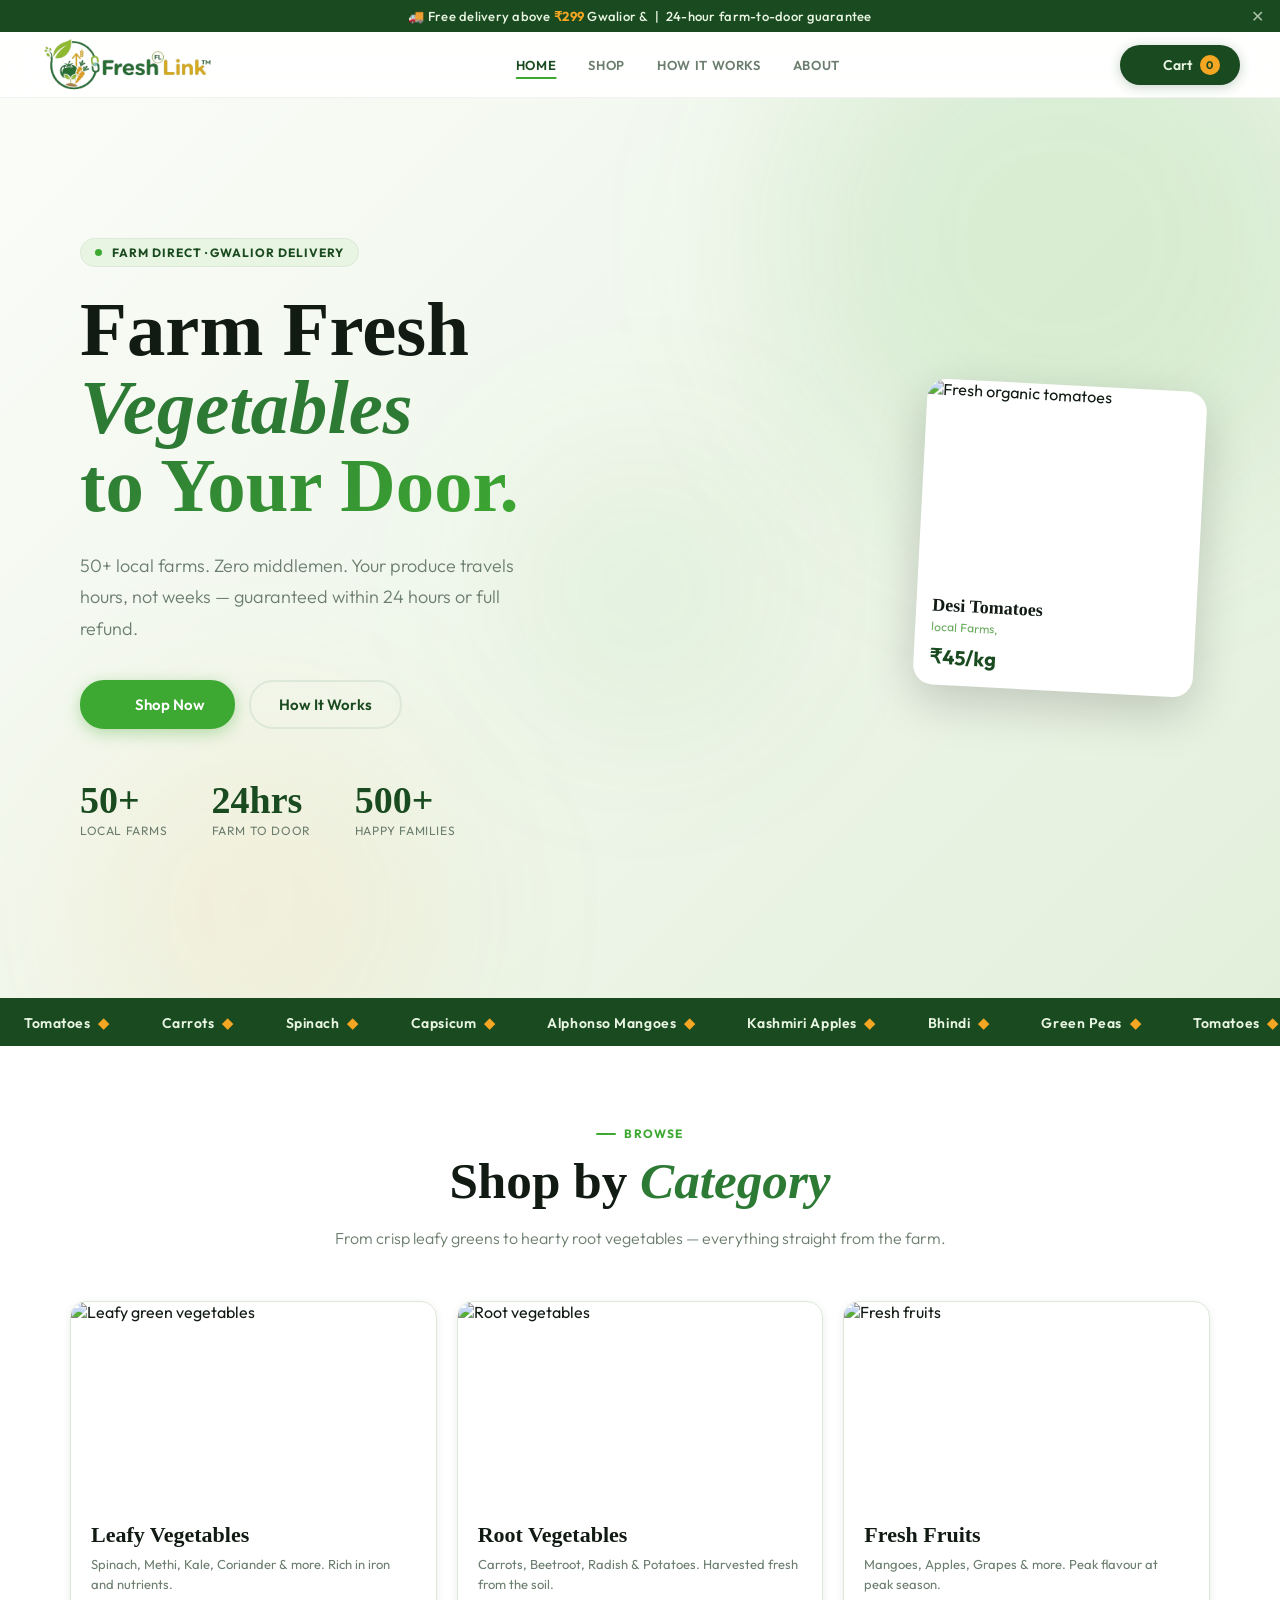
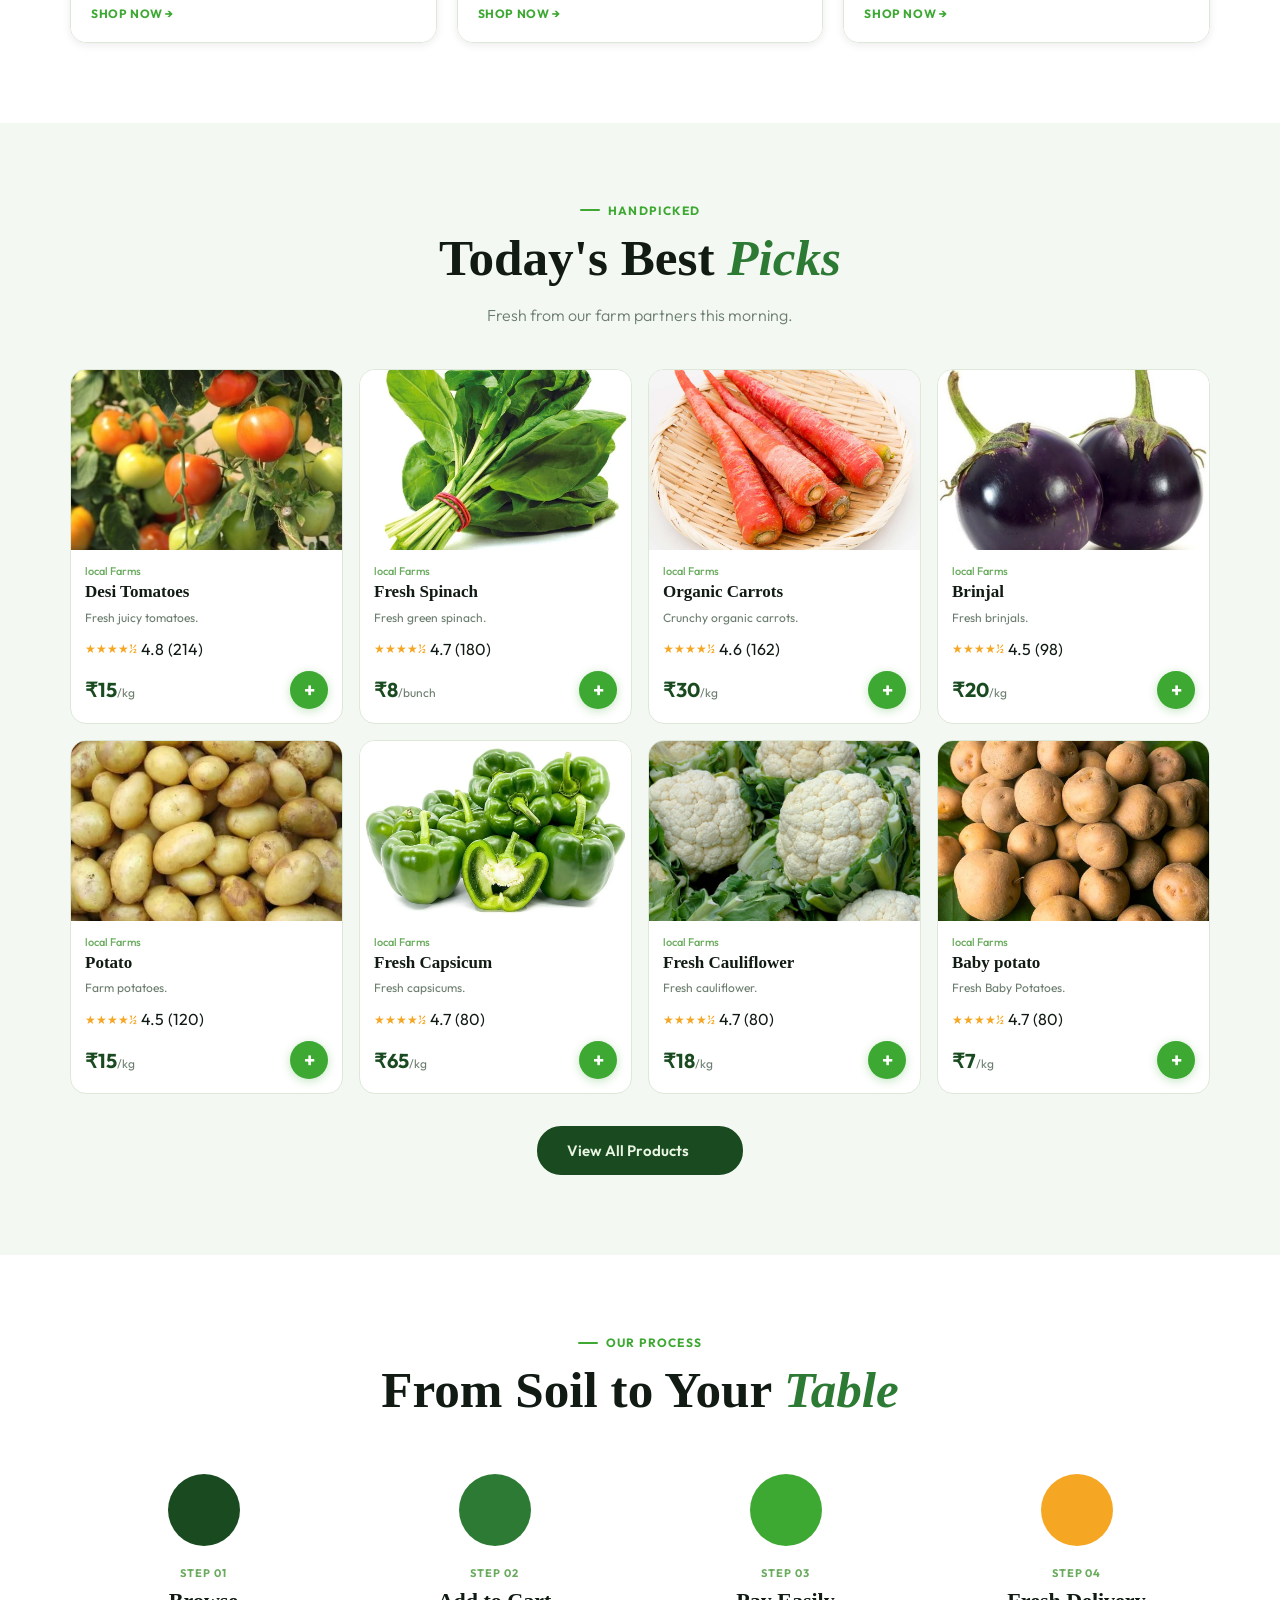
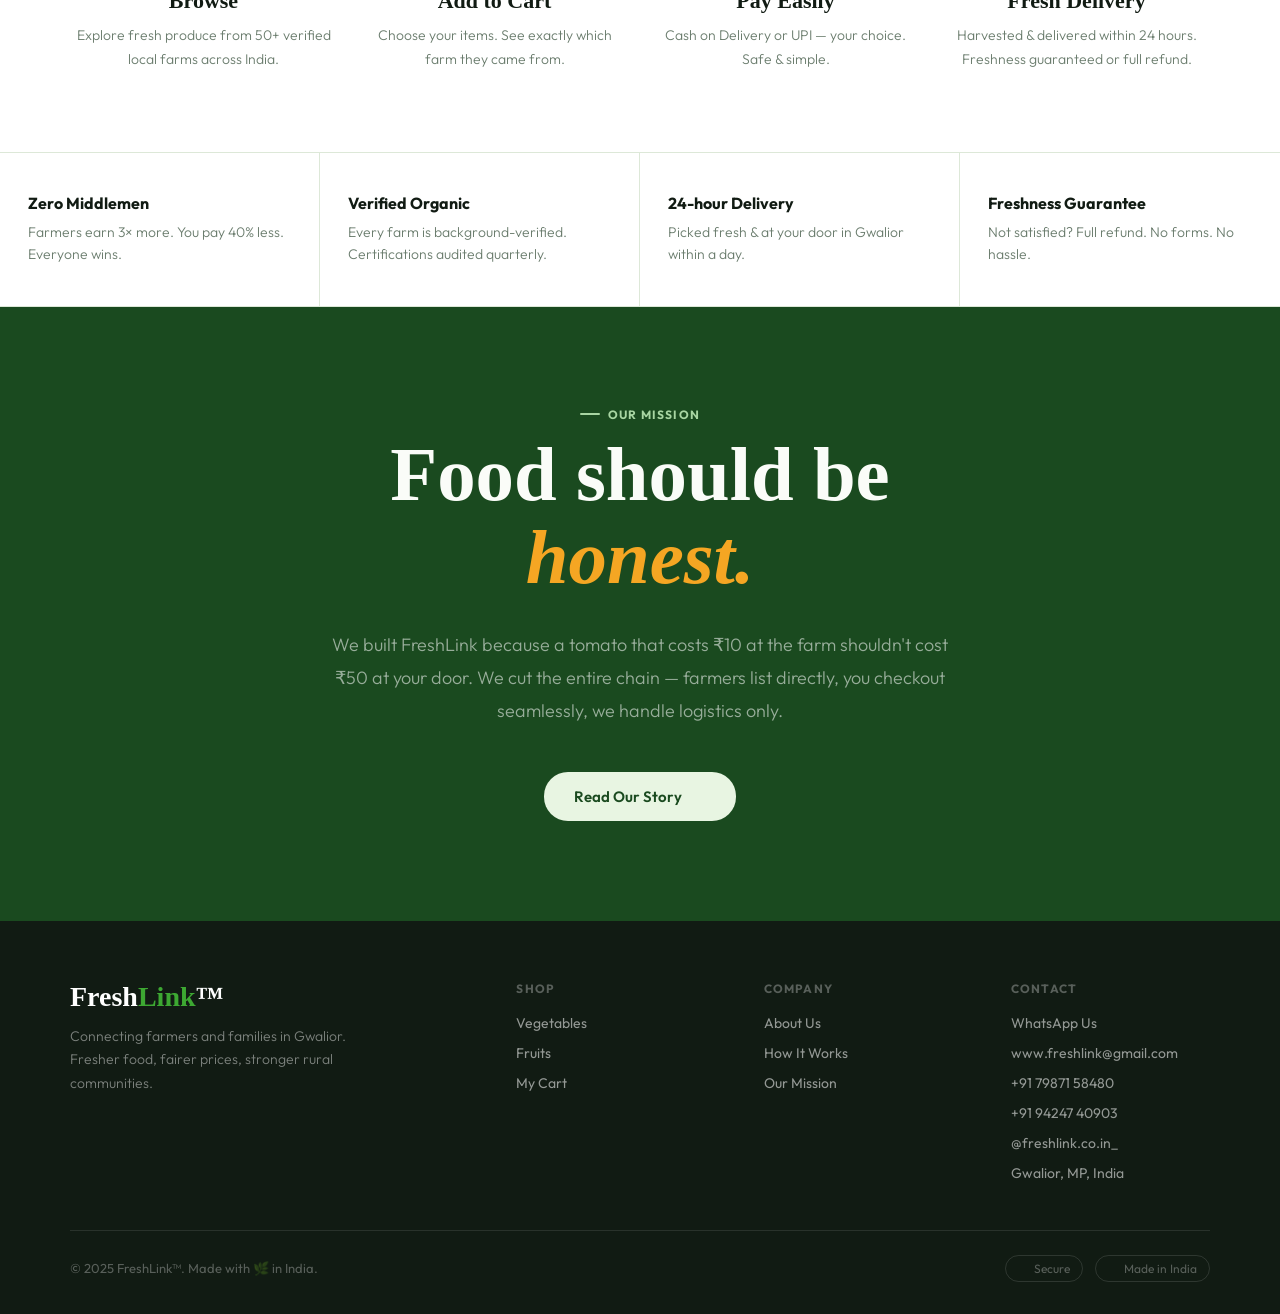
==== public/index.html @ e7ad4345 "mobile view upsates" ====
<!doctype html>
<html lang="en">
  <head>
    <meta charset="UTF-8" />
    <meta name="viewport" content="width=device-width, initial-scale=1.0" />
    <meta
      name="description"
      content="FreshLink — Farm-direct vegetables and fruits delivered in Gwalior within 24 hours. No middlemen. Honest prices."
    />
    <title>FreshLink — Farm Fresh Delivery in Gwalior</title>
    <link rel="dns-prefetch" href="https://fonts.googleapis.com" />
    <link rel="preconnect" href="https://fonts.googleapis.com" crossorigin />
    <link rel="preconnect" href="https://fonts.gstatic.com" crossorigin />
    <link
      href="https://fonts.googleapis.com/css2?family=Cormorant+Garant:ital,wght@0,400;0,600;0,700;1,400;1,600&family=Outfit:wght@300;400;500;600;700&display=swap"
      rel="stylesheet"
    />
    <link rel="stylesheet" href="css/variables.css" />
    <link rel="stylesheet" href="css/main.css" />
    <script
      src="https://unpkg.com/lucide@0.383.0/dist/umd/lucide.min.js"
      defer
    ></script>
    <script src="js/config.js"></script>
    <script src="js/cart.js"></script>
    <script src="js/shop.js"></script>
    <script src="js/ui.js" defer></script>
  </head>
  <body>
    <div id="prog" aria-hidden="true"></div>
    <div id="toast" role="status" aria-live="polite"></div>

    <!-- Delivery Banner -->
    <div class="delivery-banner" id="deliveryBanner">
      🚚 Free delivery above <strong>₹299</strong> Gwalior &amp; &nbsp;|&nbsp;
      24-hour farm-to-door guarantee
      <span class="close-banner" id="closeBanner" aria-label="Close banner"
        >✕</span
      >
    </div>

    <!-- Navbar -->
    <header>
      <nav
        id="nav"
        role="navigation"
        aria-label="Main navigation"
      >
        <div class="nav-logo">
          <a href="index.html" style="display: flex; align-items: center; gap: 8px">
            <img
              src="assets/images/logo.png"
              alt="FreshLink Logo"
              style="height: 56px; width: auto"
              class="logo-img"
            />
          </a>
        </div>
        <div class="nav-mid">
          <a href="index.html" class="active">Home</a>
          <a href="shop.html">Shop</a>

          <a href="how-it-works.html">How It Works</a>
          <a href="about.html">About</a>
        </div>
        <div class="nav-right">
          <a
            href="cart.html"
            style="text-decoration: none"
            aria-label="View cart"
          >
            <button class="cart-pill">
              <i
                data-lucide="shopping-bag"
                style="width: 15px; height: 15px"
              ></i>
              <span class="cart-text">Cart</span> <span class="cart-badge" id="cartBadge">0</span>
            </button>
          </a>
          <button class="ham-btn" id="hamBtn" aria-label="Toggle menu">
            <span></span><span></span><span></span>
          </button>
        </div>
      </nav>
    </header>

    <nav class="mobile-nav" id="mobileNav">
      <a href="index.html" class="active">🏠 Home</a>
      <a href="shop.html">🛍️ Shop</a>
      <a href="how-it-works.html">⚡ How It Works</a>
      <a href="about.html">🌿 About</a>
      <a href="cart.html" class="cart-pill-mobile">
        <i data-lucide="shopping-bag" style="width: 20px"></i>
        Cart <span class="cart-badge" id="mobileCartBadge">0</span>
      </a>
    </nav>

    <main>
      <!-- Hero -->
      <section class="hero" id="hero" aria-label="Hero">
        <div class="hero-bg-blob blob1"></div>
        <div class="hero-bg-blob blob2"></div>
        <div class="hero-bg-blob blob3"></div>

        <div class="hero-left">
          <div class="hero-kicker">
            <span class="kicker-dot" aria-hidden="true"></span>
            Farm Direct · Gwalior Delivery
          </div>
          <h1 class="hero-h1">
            Farm Fresh<br />
            <em>Vegetables</em><br />
            <span class="accent-line">to Your Door.</span>
          </h1>
          <p class="hero-sub">
            50+ local farms. Zero middlemen. Your produce travels hours, not
            weeks — guaranteed within 24 hours or full refund.
          </p>
          <div class="hero-cta">
            <a href="shop.html" style="text-decoration: none">
              <button class="btn btn-primary">
                <i data-lucide="leaf" style="width: 17px; height: 17px"></i>
                Shop Now
              </button>
            </a>
            <a href="how-it-works.html" style="text-decoration: none">
              <button class="btn btn-outline">How It Works</button>
            </a>
          </div>
          <div class="hero-stats">
            <div class="hstat">
              <div class="hstat-num">50+</div>
              <div class="hstat-lbl">Local Farms</div>
            </div>
            <div class="hstat">
              <div class="hstat-num">24hrs</div>
              <div class="hstat-lbl">Farm to Door</div>
            </div>
            <div class="hstat">
              <div class="hstat-num">500+</div>
              <div class="hstat-lbl">Happy Families</div>
            </div>
          </div>
        </div>

        <div class="hero-right" aria-hidden="true">
          <div class="hero-card">
            <img
              src="https://imgs.search.brave.com/DucfXcHZhvcR4LcFV9sKRqLPZxMpBR7m0zYIzswGk3Q/rs:fit:860:0:0:0/g:ce/aHR0cHM6Ly9tLm1l/ZGlhLWFtYXpvbi5j/b20vaW1hZ2VzL0kv/NDE0a2hmaC04Qkwu/anBn"
              alt="Fresh organic tomatoes"
              loading="eager"
            />
            <div class="hero-card-body">
              <div class="hero-card-name">Desi Tomatoes</div>
              <div class="hero-card-farm">local Farms,</div>
              <div class="hero-card-price">₹45/kg</div>
            </div>
          </div>
        </div>
      </section>

      <!-- Ticker -->
      <div class="ticker" aria-hidden="true">
        <div class="ticker-inner">
          <span class="ticker-item"
            >Tomatoes <span class="ticker-sep">◆</span></span
          >
          <span class="ticker-item"
            >Carrots <span class="ticker-sep">◆</span></span
          >
          <span class="ticker-item"
            >Spinach <span class="ticker-sep">◆</span></span
          >
          <span class="ticker-item"
            >Capsicum <span class="ticker-sep">◆</span></span
          >
          <span class="ticker-item"
            >Alphonso Mangoes <span class="ticker-sep">◆</span></span
          >
          <span class="ticker-item"
            >Kashmiri Apples <span class="ticker-sep">◆</span></span
          >
          <span class="ticker-item"
            >Bhindi <span class="ticker-sep">◆</span></span
          >
          <span class="ticker-item"
            >Green Peas <span class="ticker-sep">◆</span></span
          >
          <span class="ticker-item"
            >Tomatoes <span class="ticker-sep">◆</span></span
          >
          <span class="ticker-item"
            >Carrots <span class="ticker-sep">◆</span></span
          >
          <span class="ticker-item"
            >Spinach <span class="ticker-sep">◆</span></span
          >
          <span class="ticker-item"
            >Capsicum <span class="ticker-sep">◆</span></span
          >
          <span class="ticker-item"
            >Alphonso Mangoes <span class="ticker-sep">◆</span></span
          >
          <span class="ticker-item"
            >Kashmiri Apples <span class="ticker-sep">◆</span></span
          >
          <span class="ticker-item"
            >Bhindi <span class="ticker-sep">◆</span></span
          >
          <span class="ticker-item"
            >Green Peas <span class="ticker-sep">◆</span></span
          >
        </div>
      </div>

      <!-- Categories -->
      <section
        class="section"
        id="categories"
        style="background: var(--white)"
        aria-label="Shop by category"
      >
        <div class="inner">
          <div class="text-center">
            <div class="sec-kicker" style="justify-content: center">Browse</div>
            <h2 class="sec-title">Shop by <em>Category</em></h2>
            <p class="sec-sub">
              From crisp leafy greens to hearty root vegetables — everything
              straight from the farm.
            </p>
          </div>
          <div class="categories-grid">
            <a
              href="shop.html"
              class="category-card reveal"
              aria-label="Shop Leafy Vegetables"
            >
              <img
                src="https://images.unsplash.com/photo-1540420773420-3366772f4999?auto=format&fm=webp&fit=crop&w=600&q=75"
                alt="Leafy green vegetables"
                width="600"
                height="200"
                loading="lazy"
                decoding="async"
              />
              <div class="category-card-body">
                <div class="category-card-title">Leafy Vegetables</div>
                <p class="category-card-sub">
                  Spinach, Methi, Kale, Coriander & more. Rich in iron and
                  nutrients.
                </p>
                <span class="category-tag">Shop Now →</span>
              </div>
            </a>
            <a
              href="shop.html"
              class="category-card reveal reveal-d1"
              aria-label="Shop Root Vegetables"
            >
              <img
                src="https://images.unsplash.com/photo-1447175008436-054170c2e979?auto=format&fm=webp&fit=crop&w=600&q=75"
                alt="Root vegetables"
                width="600"
                height="200"
                loading="lazy"
                decoding="async"
              />
              <div class="category-card-body">
                <div class="category-card-title">Root Vegetables</div>
                <p class="category-card-sub">
                  Carrots, Beetroot, Radish & Potatoes. Harvested fresh from the
                  soil.
                </p>
                <span class="category-tag">Shop Now →</span>
              </div>
            </a>
            <a
              href="shop.html"
              class="category-card reveal reveal-d2"
              aria-label="Shop Seasonal Fruits"
            >
              <img
                src="https://images.unsplash.com/photo-1553279768-865429fa0078?auto=format&fm=webp&fit=crop&w=600&q=75"
                alt="Fresh fruits"
                width="600"
                height="200"
                loading="lazy"
                decoding="async"
              />
              <div class="category-card-body">
                <div class="category-card-title">Fresh Fruits</div>
                <p class="category-card-sub">
                  Mangoes, Apples, Grapes & more. Peak flavour at peak season.
                </p>
                <span class="category-tag">Shop Now →</span>
              </div>
            </a>
          </div>
        </div>
      </section>

      <!-- Featured Products -->
      <section
        class="section"
        id="featured"
        style="background: var(--cream)"
        aria-label="Featured products"
      >
        <div class="inner">
          <div class="text-center" style="margin-bottom: 40px">
            <div class="sec-kicker" style="justify-content: center">
              Handpicked
            </div>
            <h2 class="sec-title">Today's Best <em>Picks</em></h2>
            <p class="sec-sub">Fresh from our farm partners this morning.</p>
          </div>
          <div class="prod-grid" id="featuredGrid"></div>
          <div class="text-center mt-8">
            <a href="shop.html" style="text-decoration: none">
              <button class="btn btn-dark">
                View All Products
                <i data-lucide="arrow-right" style="width: 16px"></i>
              </button>
            </a>
          </div>
        </div>
      </section>

      <!-- How It Works -->
      <section
        class="section"
        id="how"
        style="background: var(--white)"
        aria-label="How FreshLink works"
      >
        <div class="inner">
          <div class="text-center" style="margin-bottom: 24px">
            <div class="sec-kicker" style="justify-content: center">
              Our Process
            </div>
            <h2 class="sec-title">From Soil to Your <em>Table</em></h2>
          </div>
          <div class="how-steps">
            <div class="how-step reveal">
              <div class="how-icon-wrap" style="background: var(--forest)">
                <i
                  data-lucide="search"
                  style="width: 28px; height: 28px; color: var(--lime)"
                ></i>
              </div>
              <div class="how-step-num">Step 01</div>
              <div class="how-step-title">Browse</div>
              <p class="how-step-desc">
                Explore fresh produce from 50+ verified local farms across
                India.
              </p>
            </div>
            <div class="how-step reveal reveal-d1">
              <div class="how-icon-wrap" style="background: var(--fern)">
                <i
                  data-lucide="shopping-cart"
                  style="width: 28px; height: 28px; color: var(--lime)"
                ></i>
              </div>
              <div class="how-step-num">Step 02</div>
              <div class="how-step-title">Add to Cart</div>
              <p class="how-step-desc">
                Choose your items. See exactly which farm they came from.
              </p>
            </div>
            <div class="how-step reveal reveal-d2">
              <div class="how-icon-wrap" style="background: var(--leaf)">
                <i
                  data-lucide="credit-card"
                  style="width: 28px; height: 28px; color: var(--white)"
                ></i>
              </div>
              <div class="how-step-num">Step 03</div>
              <div class="how-step-title">Pay Easily</div>
              <p class="how-step-desc">
                Cash on Delivery or UPI — your choice. Safe &amp; simple.
              </p>
            </div>
            <div class="how-step reveal reveal-d3">
              <div class="how-icon-wrap" style="background: var(--amber)">
                <i
                  data-lucide="truck"
                  style="width: 28px; height: 28px; color: var(--forest)"
                ></i>
              </div>
              <div class="how-step-num">Step 04</div>
              <div class="how-step-title">Fresh Delivery</div>
              <p class="how-step-desc">
                Harvested &amp; delivered within 24 hours. Freshness guaranteed
                or full refund.
              </p>
            </div>
          </div>
        </div>
      </section>

      <!-- Features Strip -->
      <div class="features-strip" role="list" aria-label="Why choose FreshLink">
        <div class="feat reveal" role="listitem">
          <i data-lucide="zap" class="feat-icon"></i>
          <div class="feat-title">Zero Middlemen</div>
          <p class="feat-desc">
            Farmers earn 3× more. You pay 40% less. Everyone wins.
          </p>
        </div>
        <div class="feat reveal reveal-d1" role="listitem">
          <i data-lucide="shield-check" class="feat-icon"></i>
          <div class="feat-title">Verified Organic</div>
          <p class="feat-desc">
            Every farm is background-verified. Certifications audited quarterly.
          </p>
        </div>
        <div class="feat reveal reveal-d2" role="listitem">
          <i data-lucide="truck" class="feat-icon"></i>
          <div class="feat-title">24-hour Delivery</div>
          <p class="feat-desc">
            Picked fresh & at your door in Gwalior within a day.
          </p>
        </div>
        <div class="feat reveal reveal-d3" role="listitem">
          <i data-lucide="badge-check" class="feat-icon"></i>
          <div class="feat-title">Freshness Guarantee</div>
          <p class="feat-desc">
            Not satisfied? Full refund. No forms. No hassle.
          </p>
        </div>
      </div>

      <!-- Mission -->
      <section class="mission-section" id="mission" aria-label="Our mission">
        <div class="inner">
          <div
            class="sec-kicker"
            style="justify-content: center; color: var(--mint)"
          >
            Our Mission
          </div>
          <h2 class="mission-h2">Food should be<br /><em>honest.</em></h2>
          <p class="mission-sub">
            We built FreshLink because a tomato that costs ₹10 at the farm
            shouldn't cost ₹50 at your door. We cut the entire chain — farmers
            list directly, you checkout seamlessly, we handle logistics only.
          </p>
          <a href="about.html" style="text-decoration: none">
            <button class="btn btn-ghost">
              Read Our Story
              <i data-lucide="arrow-right" style="width: 16px"></i>
            </button>
          </a>
        </div>
      </section>
    </main>

    <!-- Footer -->
    <footer>
      <div class="footer-grid">
        <div>
          <div class="footer-brand-name">Fresh<span>Link</span>™</div>
          <p class="footer-tagline">
            Connecting farmers and families in Gwalior. Fresher food, fairer
            prices, stronger rural communities.
          </p>
        </div>
        <div>
          <div class="footer-col-title">Shop</div>
          <ul class="footer-links">
            <li><a href="shop.html">Vegetables</a></li>
            <li><a href="shop.html">Fruits</a></li>
            <li><a href="cart.html">My Cart</a></li>
          </ul>
        </div>
        <div>
          <div class="footer-col-title">Company</div>
          <ul class="footer-links">
            <li><a href="about.html">About Us</a></li>
            <li><a href="how-it-works.html">How It Works</a></li>
            <li><a href="#mission">Our Mission</a></li>
          </ul>
        </div>
        <div>
          <div class="footer-col-title">Contact</div>
          <ul class="footer-links">
            <li>
              <a
                href="https://wa.me/919424740903"
                target="_blank"
                rel="noopener"
                >WhatsApp Us</a
              >
            </li>
            <li>
              <a href="mailto:www.freshlink@gmail.com"
                >www.freshlink@gmail.com</a
              >
            </li>
            <li><a href="tel:+917987158480">+91 79871 58480</a></li>
            <li><a href="tel:+919424740903">+91 94247 40903</a></li>
            <li>
              <a
                href="https://instagram.com/freshlink.co.in_"
                target="_blank"
                rel="noopener"
                ><i
                  data-lucide="instagram"
                  style="width: 16px; height: 16px"
                ></i>
                @freshlink.co.in_</a
              >
            </li>
            <li><a href="#">Gwalior, MP, India</a></li>
          </ul>
        </div>
      </div>
      <div class="footer-bottom">
        <p class="footer-copy">© 2025 FreshLink™. Made with 🌿 in India.</p>
        <div class="footer-badges">
          <span class="fbadge"
            ><i data-lucide="lock" style="width: 11px"></i> Secure</span
          >
          <span class="fbadge"
            ><i data-lucide="globe" style="width: 11px"></i> Made in India</span
          >
        </div>
      </div>
    </footer>

    <button id="scrollTopBtn" aria-label="Scroll to top">
      <i data-lucide="arrow-up" style="width: 16px"></i>
    </button>

    <script>
      document.addEventListener("DOMContentLoaded", () => {
        if (typeof lucide !== "undefined") lucide.createIcons();
      });
    </script>
  </body>
</html>
---- public/css/variables.css ----
/* ============================================================
   FreshLink — Design Tokens
   Premium green palette, inspired by Blinkit/Instamart quality
   ============================================================ */

:root {
  /* ── Brand Colors ── */
  --forest:  #1a4a1f;
  --fern:    #2d7a35;
  --leaf:    #3da832;
  --lime:    #e8f5e2;
  --sage:    #6aab5e;
  --mint:    #a8d5a2;

  /* ── Neutrals ── */
  --ink:     #111b13;
  --charcoal:#2a3d2c;
  --mist:    #6b7d6e;
  --linen:   #dde8d8;
  --cream:   #f4f8f2;
  --ivory:   #fafcf8;
  --white:   #ffffff;

  /* ── Accents ── */
  --amber:   #f5a623;
  --gold:    #e8952a;
  --coral:   #e8534a;
  --swamp:   #0d2410;

  /* ── Typography ── */
  --font-serif: 'Cormorant Garant', Georgia, serif;
  --font-sans:  'Outfit', 'Segoe UI', sans-serif;

  /* ── Radii ── */
  --r4:  4px;   --r8: 8px;   --r12: 12px;
  --r16: 16px;  --r24: 24px; --r32: 32px;

  /* ── Shadows ── */
  --shadow-xs: 0 1px 3px rgba(0,0,0,.06);
  --shadow-sm: 0 2px 8px rgba(0,0,0,.08);
  --shadow-md: 0 4px 16px rgba(0,0,0,.10);
  --shadow-lg: 0 8px 28px rgba(0,0,0,.12);
  --shadow-xl: 0 16px 48px rgba(0,0,0,.18);

  /* ── Motion ── */
  --dur:      0.22s;
  --ease:     cubic-bezier(0.34, 1.56, 0.64, 1);
  --ease-out: cubic-bezier(0.25, 0.46, 0.45, 0.94);
}
---- public/css/main.css ----
/* ============================================================
   FreshLink — Main Styles  (Premium Launch Edition)
   ============================================================ */

/* ── Reset ── */
*, *::before, *::after { box-sizing: border-box; margin: 0; padding: 0; }
html { scroll-behavior: smooth; font-size: 16px; }
body {
  font-family: var(--font-sans);
  background: var(--ivory);
  color: var(--ink);
  overflow-x: hidden;
  -webkit-font-smoothing: antialiased;
}
img { display: block; max-width: 100%; }
button { cursor: pointer; font-family: inherit; border: none; background: none; }
a { color: inherit; }

/* ── Cursor (Default System Cursor Restored) ── */
@media (pointer: fine) {
  body {
    cursor: auto;
  }

  button,
  a,
  [role="button"],
  select {
    cursor: pointer;
  }
}
html,
body,
* {
  cursor: auto !important;
}

/* Disable any custom cursor elements completely */
#cur,
#cur-ring {
  display: none !important;
}

/* ── Scroll Progress ── */
#prog {
  position: fixed; top: 0; left: 0; height: 3px;
  background: linear-gradient(90deg, var(--leaf), var(--amber));
  z-index: 10001; width: 0%; transition: width .1s linear;
  pointer-events: none;
}

/* ── Toast ── */
#toast {
  position: fixed; bottom: 28px; left: 50%;
  transform: translateX(-50%) translateY(20px);
  background: var(--forest); color: var(--lime);
  padding: 13px 26px; border-radius: var(--r24);
  font-size: 14px; font-weight: 600; z-index: 10000;
  opacity: 0; pointer-events: none;
  transition: all .3s var(--ease);
  white-space: nowrap; box-shadow: var(--shadow-lg);
  max-width: calc(100vw - 40px); text-align: center;
}
#toast.show { opacity: 1; transform: translateX(-50%) translateY(0); }

/* ── Navbar ── */
header {
  position: sticky;
  top: 0;
  z-index: 1000;
}

#nav {
  display: flex; align-items: center; justify-content: space-between;
  padding: 0 40px; height: 66px;
  background: rgba(255, 255, 255, 0.85);
  backdrop-filter: blur(14px) saturate(180%);
  -webkit-backdrop-filter: blur(14px) saturate(180%);
  border-bottom: 1px solid rgba(0, 0, 0, 0.05);
  transition: all .4s cubic-bezier(0.4, 0, 0.2, 1);
  position: relative;
}
#nav.scrolled {
  background: rgba(255, 255, 255, 0.95);
  height: 60px;
  box-shadow: 0 8px 32px -8px rgba(0, 0, 0, 0.08);
  border-bottom: 1px solid rgba(61, 168, 50, 0.08);
}
.nav-logo a { 
  text-decoration: none; display: flex; align-items: center; gap: 8px;
  transition: transform .3s ease;
}
.nav-logo a:hover { transform: scale(1.02); }
.logo-img {
  height: 52px; width: auto;
  transition: height .4s cubic-bezier(0.4, 0, 0.2, 1);
}
#nav.scrolled .logo-img { height: 44px; }

/* Desktop-only nav link styling */
.nav-mid { display: flex; gap: 32px; align-items: center; }
.nav-mid a {
  font-size: 13px; font-weight: 600; color: var(--mist);
  text-decoration: none; padding: 6px 0;
  text-transform: uppercase; letter-spacing: 0.05em;
  position: relative; transition: color .3s ease;
}
.nav-mid a::after {
  content: ''; position: absolute; bottom: 0; left: 50%;
  width: 0; height: 2px; background: var(--leaf);
  border-radius: 2px; transition: all .3s cubic-bezier(0.4, 0, 0.2, 1);
  transform: translateX(-50%);
}
.nav-mid a:hover, .nav-mid a.active { color: var(--forest); }
.nav-mid a:hover::after, .nav-mid a.active::after { width: 100%; }

.nav-right { display: flex; align-items: center; gap: 12px; }

/* Hamburger (mobile) */
.ham-btn {
  display: none; flex-direction: column; gap: 5px;
  padding: 12px; border-radius: var(--r8);
  transition: all .2s;
  background: var(--lime);
  border: 1px solid var(--linen);
}
.ham-btn span {
  display: block; width: 22px; height: 2px;
  background: var(--forest); border-radius: 2px;
  transition: all .3s;
}
.ham-btn.open span:nth-child(1) { transform: rotate(45deg) translate(5px, 5px); }
.ham-btn.open span:nth-child(2) { opacity: 0; }
.ham-btn.open span:nth-child(3) { transform: rotate(-45deg) translate(5px, -5px); }

/* Responsive tweaks for the improved nav */
@media (max-width: 768px) {
  #nav { padding: 0 16px; height: 60px; }
  #nav.scrolled { height: 56px; }
  
  .nav-mid { display: none !important; }
  .ham-btn { display: flex !important; }

  .nav-right .cart-pill { 
    display: flex;
    background: var(--lime) !important;
    border: 1px solid var(--linen) !important;
    padding: 0 !important;
    color: var(--forest) !important;
    position: relative;
    width: 44px;
    height: 44px;
    justify-content: center;
    box-shadow: none !important;
  }
  .nav-right .cart-pill i { width: 20px !important; height: 20px !important; }
  .nav-right .cart-pill .cart-text { display: none; }
  .nav-right .cart-badge {
    position: absolute;
    top: -4px;
    right: -4px;
    width: 20px;
    height: 20px;
    font-size: 11px;
    border: 2px solid var(--white);
    background: var(--leaf);
    color: var(--white);
  }
}

/* Cart pill */
.cart-pill {
  display: flex; align-items: center; gap: 8px;
  padding: 10px 20px;
  background: var(--forest); color: var(--lime);
  border-radius: var(--r24); font-size: 14px; font-weight: 600;
  transition: all .22s; box-shadow: 0 2px 12px rgba(26,74,31,.25);
}
.cart-pill:hover { background: var(--fern); transform: translateY(-1px); box-shadow: 0 4px 20px rgba(26,74,31,.3); }
.cart-badge {
  background: var(--amber); color: var(--forest);
  border-radius: 50%; width: 20px; height: 20px;
  display: flex; align-items: center; justify-content: center;
  font-size: 11px; font-weight: 700;
  transition: transform .3s var(--ease);
}
.cart-badge.pop { transform: scale(1.4); }

/* Mobile nav drawer */
.mobile-nav {
  position: fixed; top: 0; left: 0; right: 0; bottom: 0;
  background: rgba(255, 255, 255, 0.98); z-index: 2000;
  transform: translateY(-100%); transition: transform .4s cubic-bezier(0.4, 0, 0.2, 1);
  padding: 80px 24px 32px; display: flex; flex-direction: column; gap: 8px;
  overflow-y: auto;
  backdrop-filter: blur(10px);
}
.mobile-nav.open { transform: translateY(0); }
.mobile-nav a {
  display: flex; align-items: center; justify-content: space-between;
  padding: 18px 24px;
  font-size: 20px; font-weight: 600; color: var(--ink);
  text-decoration: none; border-radius: var(--r16);
  transition: all .2s;
  background: var(--ivory);
  border: 1px solid var(--linen);
}
.mobile-nav a::after { content: '→'; opacity: 0.3; font-size: 16px; }
.mobile-nav a:hover, .mobile-nav a.active { background: var(--leaf); color: var(--white); border-color: var(--leaf); }
.mobile-nav a:hover::after, .mobile-nav a.active::after { opacity: 1; transform: translateX(4px); }

.mobile-nav .cart-pill-mobile {
  margin-top: 16px; padding: 20px;
  background: var(--forest); color: var(--lime);
  border-radius: var(--r24); font-size: 18px; font-weight: 700;
  display: flex; align-items: center; justify-content: center; gap: 12px;
  text-decoration: none;
  border: none;
}
.mobile-nav .cart-pill-mobile::after { display: none; }

/* Responsive Grid Utilities */
.responsive-grid {
  display: grid;
  grid-template-columns: repeat(2, 1fr);
  gap: 40px;
  align-items: center;
}
@media (max-width: 768px) {
  .responsive-grid {
    grid-template-columns: 1fr;
    gap: 32px;
  }
  .responsive-grid.reverse-mobile img {
    order: -1;
  }
  .section {
    padding: 60px 20px;
  }
  .sec-title {
    font-size: 32px;
  }
}

/* ── Delivery Banner ── */
.delivery-banner {
  position: relative; top: 0; left: 0; right: 0; z-index: 998;
  background: var(--forest); color: var(--lime);
  text-align: center; padding: 8px 20px;
  font-size: 13px; font-weight: 500; letter-spacing: .02em;
}
.delivery-banner strong { color: var(--amber); }
.delivery-banner .close-banner {
  position: absolute; right: 16px; top: 50%; transform: translateY(-50%);
  font-size: 16px; color: var(--lime); opacity: .7; cursor: pointer;
}

/* ── Buttons ── */
.btn {
  display: inline-flex; align-items: center; justify-content: center; gap: 8px;
  padding: 13px 28px; border-radius: var(--r24);
  font-family: var(--font-sans); font-size: 15px; font-weight: 600;
  border: 2px solid transparent;
  transition: all .25s var(--ease-out);
  white-space: nowrap;
}
.btn-primary {
  background: var(--leaf); color: var(--white);
  border-color: var(--leaf); box-shadow: 0 4px 16px rgba(61,168,50,.35);
}
.btn-primary:hover { background: var(--fern); border-color: var(--fern); transform: translateY(-2px); box-shadow: 0 8px 24px rgba(61,168,50,.4); }
.btn-dark {
  background: var(--forest); color: var(--lime);
  border-color: var(--forest);
}
.btn-dark:hover { background: var(--fern); transform: translateY(-2px); }
.btn-outline {
  background: transparent; color: var(--forest);
  border-color: var(--linen);
}
.btn-outline:hover { background: var(--lime); border-color: var(--leaf); }
.btn-ghost { background: var(--lime); color: var(--forest); border-color: transparent; }
.btn-ghost:hover { background: var(--linen); }
.btn-sm { padding: 9px 18px; font-size: 13px; border-radius: var(--r16); }

/* ── Section Utilities ── */
.section { padding: 80px 20px; }
.inner { max-width: 1140px; margin: 0 auto; }
.sec-kicker {
  display: flex; align-items: center; gap: 8px;
  font-size: 12px; font-weight: 700; color: var(--leaf);
  letter-spacing: .1em; text-transform: uppercase; margin-bottom: 12px;
}
.sec-kicker::before { content:''; width:20px; height:2px; background:var(--leaf); border-radius:2px; }
.sec-title {
  font-family: var(--font-serif);
  font-size: clamp(32px, 4vw, 52px);
  font-weight: 700; line-height: 1.1; color: var(--ink);
  margin-bottom: 16px;
}
.sec-title em { color: var(--fern); font-style: italic; }
.sec-sub { font-size: 16px; color: var(--mist); line-height: 1.7; font-weight: 300; }

/* ── Hero ── */
.hero {
  min-height: 100vh; padding: 60px 80px 80px;
  display: flex; align-items: center; justify-content: space-between;
  gap: 60px; position: relative; overflow: hidden;
  background: linear-gradient(135deg, var(--ivory) 0%, #edf5e8 60%, #e2f0db 100%);
}
.hero-bg-blob {
  position: absolute; border-radius: 50%;
  filter: blur(90px); pointer-events: none;
}
.blob1 { width: 560px; height: 560px; background: rgba(61,168,50,.12); top:-140px; right:-60px; }
.blob2 { width: 380px; height: 380px; background: rgba(245,166,35,.08); bottom:-100px; left:5%; }
.blob3 { width: 260px; height: 260px; background: rgba(61,168,50,.07); top:40%; left:40%; }

.hero-left { flex: 1; max-width: 580px; position: relative; z-index: 1; }
.hero-kicker {
  display: inline-flex; align-items: center; gap: 10px;
  background: var(--lime); border: 1px solid var(--linen);
  padding: 6px 14px; border-radius: 100px;
  font-size: 12px; font-weight: 700; color: var(--forest);
  letter-spacing: .08em; text-transform: uppercase; margin-bottom: 24px;
}
.kicker-dot {
  width: 7px; height: 7px; background: var(--leaf);
  border-radius: 50%; animation: blink 2s infinite;
}
@keyframes blink {
  0%,100% { opacity:1; transform:scale(1); }
  50%      { opacity:.5; transform:scale(1.3); }
}
.hero-h1 {
  font-family: var(--font-serif);
  font-size: clamp(52px, 6vw, 88px);
  font-weight: 700; line-height: 1.02; color: var(--ink); margin-bottom: 24px;
}
.hero-h1 em { color: var(--fern); font-style: italic; }
.hero-h1 .accent-line {
  background: linear-gradient(135deg, var(--fern), var(--leaf));
  -webkit-background-clip: text; -webkit-text-fill-color: transparent;
  background-clip: text;
}
.hero-sub {
  font-size: 18px; color: var(--mist); line-height: 1.75;
  font-weight: 300; margin-bottom: 36px; max-width: 480px;
}
.hero-cta { display: flex; gap: 14px; flex-wrap: wrap; margin-bottom: 52px; }
.hero-stats { display: flex; gap: 44px; }
.hstat { }
.hstat-num {
  font-family: var(--font-serif);
  font-size: 38px; font-weight: 700; color: var(--forest); line-height: 1;
}
.hstat-lbl { font-size: 12px; color: var(--mist); text-transform: uppercase; letter-spacing: .05em; margin-top: 4px; }

/* Hero right — floating product card */
.hero-right { position: relative; z-index: 1; flex-shrink: 0; }
.hero-card {
  background: var(--white); border-radius: 20px;
  box-shadow: var(--shadow-xl); overflow: hidden;
  width: 280px; transform: rotate(3deg);
  animation: float 4s ease-in-out infinite;
}
@keyframes float {
  0%,100% { transform: rotate(3deg) translateY(0); }
  50%      { transform: rotate(3deg) translateY(-12px); }
}
.hero-card img { width: 100%; height: 200px; object-fit: cover; }
.hero-card-body { padding: 16px; }
.hero-card-name { font-family: var(--font-serif); font-size: 18px; font-weight: 700; }
.hero-card-farm { font-size: 12px; color: var(--sage); margin-top: 3px; }
.hero-card-price { font-size: 20px; font-weight: 700; color: var(--forest); margin-top: 10px; }

/* ── Ticker ── */
.ticker {
  background: var(--forest); color: var(--lime);
  padding: 14px 0; overflow: hidden; white-space: nowrap;
}
.ticker-inner {
  display: inline-flex; gap: 0;
  animation: marquee 22s linear infinite;
}
@keyframes marquee { from { transform: translateX(0); } to { transform: translateX(-50%); } }
.ticker-item { font-size: 14px; font-weight: 600; padding: 0 24px; letter-spacing: .04em; }
.ticker-sep { color: var(--amber); margin: 0 4px; }

/* ── Category Cards ── */
.categories-grid {
  display: grid;
  grid-template-columns: repeat(3, 1fr);
  gap: 20px; margin-top: 48px;
}
.category-card {
  border-radius: var(--r16); overflow: hidden;
  cursor: pointer; text-decoration: none; display: block;
  transition: transform .3s var(--ease), box-shadow .3s;
  box-shadow: var(--shadow-sm);
  border: 1px solid var(--linen);
}
.category-card:hover { transform: translateY(-6px); box-shadow: var(--shadow-xl); }
.category-card img { width: 100%; height: 200px; object-fit: cover; transition: transform .5s; }
.category-card:hover img { transform: scale(1.04); }
.category-card-body {
  padding: 20px; background: var(--white);
}
.category-card-title { font-family: var(--font-serif); font-size: 22px; font-weight: 700; color: var(--ink); margin-bottom: 6px; }
.category-card-sub { font-size: 13px; color: var(--mist); line-height: 1.55; }
.category-tag { display: inline-block; margin-top: 12px; font-size: 12px; font-weight: 700; color: var(--leaf); letter-spacing: .05em; text-transform: uppercase; }

/* ── Product Grid ── */
.shop-header {
  max-width: 1140px; margin: 0 auto 32px;
  display: flex; align-items: flex-end; justify-content: space-between;
  flex-wrap: wrap; gap: 16px;
}
.filter-row { display: flex; gap: 8px; flex-wrap: wrap; margin-top: 16px; }
.pill {
  padding: 8px 18px; border-radius: 100px;
  font-size: 13px; font-weight: 600; color: var(--mist);
  background: var(--white); border: 1.5px solid var(--linen);
  transition: all .2s; display: flex; align-items: center; gap: 6px;
}
.pill:hover { border-color: var(--leaf); color: var(--forest); }
.pill.on { background: var(--forest); color: var(--lime); border-color: var(--forest); }

.prod-grid {
  max-width: 1140px; margin: 0 auto;
  display: grid;
  grid-template-columns: repeat(auto-fill, minmax(220px, 1fr));
  gap: 16px;
}

/* Product Card */
.prod-card {
  background: var(--white); border-radius: var(--r16);
  border: 1px solid var(--linen);
  overflow: hidden; position: relative;
  transition: transform .3s var(--ease), box-shadow .3s;
  display: flex; flex-direction: column;
}
.prod-card:hover { transform: translateY(-4px); box-shadow: var(--shadow-lg); }
.prod-card-img-wrap {
  position: relative; overflow: hidden; background: var(--cream);
}
.prod-card-img-wrap img {
  width: 100%; height: 180px; object-fit: cover;
  transition: transform .5s;
}
.prod-card:hover .prod-card-img-wrap img { transform: scale(1.06); }
.prod-badge {
  position: absolute; top: 10px; left: 10px;
  padding: 4px 10px; border-radius: 100px;
  font-size: 11px; font-weight: 700; letter-spacing: .04em; text-transform: uppercase;
}
.badge-organic { background: var(--leaf); color: var(--white); }
.badge-new     { background: var(--amber); color: var(--forest); }
.badge-sale    { background: var(--coral); color: var(--white); }
.badge-hot     { background: var(--forest); color: var(--lime); }

.prod-card-body { padding: 14px; flex: 1; display: flex; flex-direction: column; }
.prod-card-farm { font-size: 11px; color: var(--sage); font-weight: 500; margin-bottom: 4px; }
.prod-card-name { font-family: var(--font-serif); font-size: 17px; font-weight: 700; color: var(--ink); line-height: 1.2; margin-bottom: 6px; }
.prod-card-desc { font-size: 12px; color: var(--mist); line-height: 1.5; flex: 1; margin-bottom: 12px; display: -webkit-box; -webkit-line-clamp: 2; -webkit-box-orient: vertical; overflow: hidden; }

.prod-card-rating { display: flex; align-items: center; gap: 4px; margin-bottom: 12px; }
.stars { color: var(--amber); font-size: 12px; }
.rating-num { font-size: 12px; font-weight: 600; color: var(--ink); }
.rating-count { font-size: 11px; color: var(--mist); }

.prod-card-footer { display: flex; align-items: center; justify-content: space-between; }
.prod-price { font-size: 20px; font-weight: 700; color: var(--forest); }
.prod-price span { font-size: 12px; color: var(--mist); font-weight: 400; }
.prod-price .old-price { text-decoration: line-through; font-size: 13px; color: var(--mist); font-weight: 400; margin-right: 4px; }

/* Add to cart button / qty controls */
.add-btn {
  width: 38px; height: 38px; border-radius: 50%;
  background: var(--leaf); color: var(--white);
  display: flex; align-items: center; justify-content: center;
  font-size: 20px; font-weight: 700; line-height: 1;
  transition: all .2s; box-shadow: 0 2px 10px rgba(61,168,50,.3);
  flex-shrink: 0;
}
.add-btn:hover { background: var(--fern); transform: scale(1.1); }
.qty-ctrl {
  display: flex; align-items: center; gap: 0;
  background: var(--lime); border-radius: 100px;
  overflow: hidden; border: 1.5px solid var(--linen);
}
.qty-btn {
  width: 34px; height: 34px;
  display: flex; align-items: center; justify-content: center;
  font-size: 18px; font-weight: 700; color: var(--forest);
  transition: background .15s;
}
.qty-btn:hover { background: var(--linen); }
.qty-num { font-size: 14px; font-weight: 700; color: var(--forest); min-width: 28px; text-align: center; }

/* Load More */
.load-more-wrap { text-align: center; margin-top: 40px; padding-bottom: 40px; }
.load-more-btn {
  padding: 14px 40px; border-radius: var(--r24);
  background: var(--white); border: 2px solid var(--linen);
  font-size: 15px; font-weight: 600; color: var(--forest);
  transition: all .22s;
}
.load-more-btn:hover { border-color: var(--leaf); background: var(--lime); }

/* Empty state */
.empty-state {
  text-align: center; padding: 80px 20px; color: var(--mist);
  grid-column: 1/-1;
}
.empty-state svg { margin: 0 auto 16px; opacity: .3; }
.empty-state p { font-size: 16px; }

/* ── How it works ── */
.how-steps {
  display: grid; grid-template-columns: repeat(4, 1fr);
  gap: 24px; margin-top: 56px;
}
.how-step { text-align: center; }
.how-icon-wrap {
  width: 72px; height: 72px; border-radius: 50%;
  display: flex; align-items: center; justify-content: center;
  margin: 0 auto 20px;
}
.how-step-num { font-size: 11px; font-weight: 700; color: var(--sage); letter-spacing: .08em; text-transform: uppercase; margin-bottom: 8px; }
.how-step-title { font-family: var(--font-serif); font-size: 22px; font-weight: 700; color: var(--ink); margin-bottom: 10px; }
.how-step-desc { font-size: 14px; color: var(--mist); line-height: 1.7; font-weight: 300; }

/* ── Features Strip ── */
.features-strip {
  display: grid; grid-template-columns: repeat(4, 1fr);
  background: var(--white); border-top: 1px solid var(--linen); border-bottom: 1px solid var(--linen);
}
.feat {
  padding: 40px 28px;
  border-right: 1px solid var(--linen);
  transition: background .2s;
}
.feat:last-child { border-right: none; }
.feat:hover { background: var(--lime); }
.feat-icon { width: 36px; height: 36px; color: var(--leaf); margin-bottom: 14px; }
.feat-title { font-size: 16px; font-weight: 700; color: var(--ink); margin-bottom: 8px; }
.feat-desc { font-size: 14px; color: var(--mist); line-height: 1.6; font-weight: 300; }

/* ── Mission ── */
.mission-section {
  background: var(--forest);
  padding: 100px 20px; text-align: center;
}
.mission-section .sec-kicker { justify-content: center; color: var(--mint); }
.mission-section .sec-kicker::before { background: var(--mint); }
.mission-h2 {
  font-family: var(--font-serif);
  font-size: clamp(44px, 6vw, 80px);
  font-weight: 700; color: var(--ivory); line-height: 1.08;
  margin-bottom: 28px;
}
.mission-h2 em { color: var(--amber); }
.mission-sub { font-size: 18px; color: rgba(255,255,255,.55); line-height: 1.85; font-weight: 300; max-width: 640px; margin: 0 auto 44px; }

/* ── Footer ── */
footer {
  background: var(--ink); color: var(--ivory); padding: 60px 40px 32px;
}
.footer-grid {
  max-width: 1140px; margin: 0 auto;
  display: grid; grid-template-columns: 2fr 1fr 1fr 1fr;
  gap: 48px; padding-bottom: 48px;
  border-bottom: 1px solid rgba(255,255,255,.1);
}
.footer-brand-name {
  font-family: var(--font-serif); font-size: 28px; font-weight: 700;
  color: var(--white); margin-bottom: 12px;
}
.footer-brand-name span { color: var(--leaf); }
.footer-tagline { font-size: 14px; color: rgba(255,255,255,.45); line-height: 1.7; max-width: 280px; font-weight: 300; }
.footer-col-title { font-size: 12px; font-weight: 700; color: rgba(255,255,255,.3); text-transform: uppercase; letter-spacing: .1em; margin-bottom: 16px; }
.footer-links { list-style: none; display: flex; flex-direction: column; gap: 10px; }
.footer-links a { font-size: 14px; color: rgba(255,255,255,.55); text-decoration: none; transition: color .2s; }
.footer-links a:hover { color: var(--white); }
.footer-bottom {
  max-width: 1140px; margin: 24px auto 0;
  display: flex; align-items: center; justify-content: space-between;
}
.footer-copy { font-size: 13px; color: rgba(255,255,255,.3); }
.footer-badges { display: flex; gap: 12px; }
.fbadge {
  display: flex; align-items: center; gap: 5px;
  font-size: 12px; color: rgba(255,255,255,.3);
  padding: 5px 12px; border: 1px solid rgba(255,255,255,.12);
  border-radius: 100px;
}

/* ── Cart Page ── */
.cart-layout {
  max-width: 1000px; margin: 40px auto 60px; padding: 0 20px;
  display: grid; grid-template-columns: 1fr 360px;
  gap: 28px; align-items: start;
}
.cart-items-panel {
  background: var(--white); border-radius: var(--r16);
  border: 1px solid var(--linen); overflow: hidden;
}
.cart-panel-head {
  padding: 20px 24px; border-bottom: 1px solid var(--linen);
  font-family: var(--font-serif); font-size: 24px; font-weight: 700;
}
.cart-item {
  display: flex; align-items: center; gap: 16px;
  padding: 16px 24px; border-bottom: 1px solid var(--linen);
  transition: background .15s;
}
.cart-item:last-child { border-bottom: none; }
.cart-item:hover { background: var(--ivory); }
.cart-item-img { width: 60px; height: 60px; border-radius: var(--r8); object-fit: cover; flex-shrink: 0; }
.cart-item-info { flex: 1; }
.cart-item-name { font-weight: 600; font-size: 15px; margin-bottom: 3px; }
.cart-item-farm { font-size: 12px; color: var(--sage); }
.cart-item-price { font-weight: 700; color: var(--forest); font-size: 16px; }

.cart-summary-panel {
  background: var(--white); border-radius: var(--r16);
  border: 1px solid var(--linen); padding: 24px;
  position: sticky; top: 90px;
}
.summary-title { font-family: var(--font-serif); font-size: 22px; font-weight: 700; margin-bottom: 20px; }
.summary-row { display: flex; justify-content: space-between; font-size: 14px; color: var(--mist); margin-bottom: 10px; }
.summary-total { display: flex; justify-content: space-between; font-size: 18px; font-weight: 700; color: var(--ink); padding-top: 16px; border-top: 1px solid var(--linen); margin-top: 6px; }
.summary-note { font-size: 12px; color: var(--sage); margin: 12px 0; text-align: center; }
.checkout-cta { width: 100%; padding: 16px; font-size: 16px; font-weight: 700; background: var(--leaf); color: var(--white); border-radius: var(--r24); transition: all .22s; box-shadow: 0 4px 16px rgba(61,168,50,.35); }
.checkout-cta:hover { background: var(--fern); transform: translateY(-2px); }
.empty-cart { text-align: center; padding: 60px 20px; color: var(--mist); }
.empty-cart h2 { font-family: var(--font-serif); font-size: 28px; margin: 16px 0 10px; }

/* ── Checkout Page ── */
.checkout-layout {
  max-width: 1000px; margin: 40px auto 60px; padding: 0 20px;
  display: grid; grid-template-columns: 1fr 380px;
  gap: 28px; align-items: start;
}
.checkout-form-panel {
  background: var(--white); border-radius: var(--r16);
  border: 1px solid var(--linen); padding: 28px;
}
.checkout-panel-title { font-family: var(--font-serif); font-size: 26px; font-weight: 700; margin-bottom: 24px; }
.form-row { display: grid; grid-template-columns: 1fr 1fr; gap: 14px; }
.form-group { display: flex; flex-direction: column; gap: 6px; margin-bottom: 16px; }
.form-label { font-size: 13px; font-weight: 600; color: var(--charcoal); }
.form-input {
  padding: 12px 14px; border-radius: var(--r12);
  border: 1.5px solid var(--linen); font-family: var(--font-sans);
  font-size: 15px; color: var(--ink); outline: none;
  transition: border .2s, box-shadow .2s;
  background: var(--ivory);
}
.form-input:focus { border-color: var(--leaf); box-shadow: 0 0 0 3px rgba(61,168,50,.12); background: var(--white); }
.form-input.error { border-color: var(--coral); }

/* Payment options */
.payment-options { display: flex; flex-direction: column; gap: 12px; margin-top: 8px; }
.pay-opt {
  display: flex; align-items: center; gap: 14px;
  padding: 16px; border-radius: var(--r12);
  border: 2px solid var(--linen); cursor: pointer;
  transition: all .2s;
}
.pay-opt:hover { border-color: var(--leaf); background: var(--lime); }
.pay-opt.selected { border-color: var(--leaf); background: var(--lime); }
.pay-opt-icon { font-size: 24px; }
.pay-opt-info { flex: 1; }
.pay-opt-title { font-weight: 600; font-size: 15px; }
.pay-opt-sub { font-size: 12px; color: var(--mist); margin-top: 2px; }
.pay-opt-radio {
  width: 20px; height: 20px; border-radius: 50%;
  border: 2px solid var(--linen); flex-shrink: 0;
  transition: all .2s;
}
.pay-opt.selected .pay-opt-radio { background: var(--leaf); border-color: var(--leaf); }

/* Order summary panel (checkout) */
.order-summary-panel {
  background: var(--white); border-radius: var(--r16);
  border: 1px solid var(--linen); padding: 24px;
  position: sticky; top: 90px;
}
.order-summary-items { max-height: 280px; overflow-y: auto; margin-bottom: 16px; }
.order-item-row {
  display: flex; align-items: center; gap: 10px;
  padding: 10px 0; border-bottom: 1px solid var(--linen);
}
.order-item-row:last-child { border-bottom: none; }
.order-item-img { width: 46px; height: 46px; border-radius: var(--r8); object-fit: cover; flex-shrink: 0; }
.order-item-name { flex: 1; font-size: 13px; font-weight: 500; }
.order-item-price { font-size: 13px; font-weight: 700; color: var(--forest); }

/* ── Receipt Modal ── */
.receipt-overlay {
  position: fixed; inset: 0; background: rgba(0,0,0,.55);
  z-index: 5000; display: flex; align-items: center; justify-content: center;
  padding: 20px; opacity: 0; pointer-events: none;
  transition: opacity .3s;
  backdrop-filter: blur(4px);
}
.receipt-overlay.show { opacity: 1; pointer-events: all; }
.receipt-modal {
  background: var(--white); border-radius: var(--r24);
  box-shadow: var(--shadow-xl);
  max-width: 480px; width: 100%;
  transform: scale(.9) translateY(20px);
  transition: transform .35s var(--ease);
  max-height: 90vh; overflow-y: auto;
}
.receipt-overlay.show .receipt-modal { transform: scale(1) translateY(0); }
.receipt-header {
  background: var(--forest); color: var(--lime);
  padding: 32px 28px 24px; text-align: center; border-radius: var(--r24) var(--r24) 0 0;
}
.receipt-check { font-size: 52px; margin-bottom: 8px; }
.receipt-header h2 { font-family: var(--font-serif); font-size: 28px; font-weight: 700; color: var(--white); }
.receipt-header p { font-size: 14px; color: rgba(255,255,255,.6); margin-top: 6px; }
.receipt-body { padding: 24px 28px; }
.receipt-order-id { font-size: 12px; color: var(--sage); font-weight: 600; letter-spacing: .08em; text-transform: uppercase; margin-bottom: 20px; text-align: center; }
.receipt-items { margin-bottom: 20px; }
.receipt-row { display: flex; justify-content: space-between; font-size: 14px; padding: 8px 0; border-bottom: 1px solid var(--linen); color: var(--mist); }
.receipt-row:last-child { border-bottom: none; }
.receipt-total-row { display: flex; justify-content: space-between; font-size: 17px; font-weight: 700; color: var(--ink); padding: 16px 0 0; border-top: 2px solid var(--linen); }
.receipt-delivery { background: var(--lime); border-radius: var(--r12); padding: 14px; margin: 16px 0; font-size: 13px; color: var(--forest); }
.receipt-actions { display: flex; flex-direction: column; gap: 10px; }

/* ── About & How-it-Works ── */
.prose-section { max-width: 760px; margin: 0 auto; }
.team-grid { display: grid; grid-template-columns: repeat(3, 1fr); gap: 24px; margin-top: 48px; }
.team-card { background: var(--white); border-radius: var(--r16); padding: 28px; border: 1px solid var(--linen); text-align: center; }
.team-avatar { width: 72px; height: 72px; border-radius: 50%; object-fit: cover; margin: 0 auto 14px; background: var(--lime); display: flex; align-items: center; justify-content: center; font-size: 28px; }
.team-name { font-family: var(--font-serif); font-size: 20px; font-weight: 700; }
.team-role { font-size: 13px; color: var(--sage); margin-top: 4px; }

/* ── Reveal Animations ── */
.reveal {
  opacity: 0; transform: translateY(24px);
  transition: opacity .6s var(--ease-out), transform .6s var(--ease-out);
}
.reveal.in { opacity: 1; transform: translateY(0); }
.reveal-d1 { transition-delay: .1s; }
.reveal-d2 { transition-delay: .2s; }
.reveal-d3 { transition-delay: .3s; }

/* ── Scroll to top ── */
#scrollTopBtn {
  position: fixed; bottom: 28px; right: 28px;
  width: 44px; height: 44px; border-radius: 50%;
  background: var(--forest); color: var(--lime);
  display: flex; align-items: center; justify-content: center;
  box-shadow: var(--shadow-md); z-index: 500;
  opacity: 0; pointer-events: none;
  transition: all .3s var(--ease);
  transform: translateY(10px);
}
#scrollTopBtn.show { opacity: 1; pointer-events: all; transform: translateY(0); }
#scrollTopBtn:hover { background: var(--fern); transform: translateY(-2px); }

/* ── Responsive ── */
@media (max-width: 1024px) {
  .hero { padding: 80px 40px 60px; }
  .footer-grid { grid-template-columns: 1fr 1fr; gap: 32px; }
  .how-steps { grid-template-columns: repeat(2, 1fr); }
  .features-strip { grid-template-columns: repeat(2, 1fr); }
  .feat:nth-child(2) { border-right: none; }
  .cart-layout, .checkout-layout { grid-template-columns: 1fr; }
  .cart-summary-panel, .order-summary-panel { position: static; }
  .categories-grid { grid-template-columns: repeat(2, 1fr); }
}

@media (max-width: 768px) {
  #nav { padding: 0 16px; height: 66px; }
  .nav-mid { display: flex; gap: 12px; }
  .nav-mid a { font-size: 11px; }
  .hero { padding: 60px 20px; flex-direction: column; text-align: center; min-height: auto; gap: 40px; }
  .hero-right { display: none; }
  .hero-cta { justify-content: center; }
  .hero-stats { justify-content: center; flex-wrap: wrap; gap: 20px 40px; }
  .section { padding: 40px 16px; }
  .categories-grid { grid-template-columns: 1fr; }
  .how-steps { grid-template-columns: 1fr; }
  .features-strip { grid-template-columns: 1fr; }
  .feat { border-right: none; border-bottom: 1px solid var(--linen); }
  footer { padding: 40px 20px; }
  .footer-grid { grid-template-columns: 1fr; }
  .prod-grid { grid-template-columns: repeat(2, 1fr); gap: 12px; }
}

@media (max-width: 480px) {
  .hero-h1 { font-size: 38px; }
  .hero-stats { gap: 20px; }
  .hstat-num { font-size: 32px; }
  .prod-grid { grid-template-columns: repeat(2, 1fr); gap: 10px; }
  .btn { padding: 12px 20px; font-size: 14px; width: 100%; }
  .hero-cta { flex-direction: column; width: 100%; }
}

/* ── Utility ── */
.sr-only { position: absolute; width: 1px; height: 1px; padding: 0; margin: -1px; overflow: hidden; clip: rect(0,0,0,0); white-space: nowrap; border: 0; }
.text-center { text-align: center; }
.mt-4 { margin-top: 16px; } .mt-6 { margin-top: 24px; } .mt-8 { margin-top: 32px; }
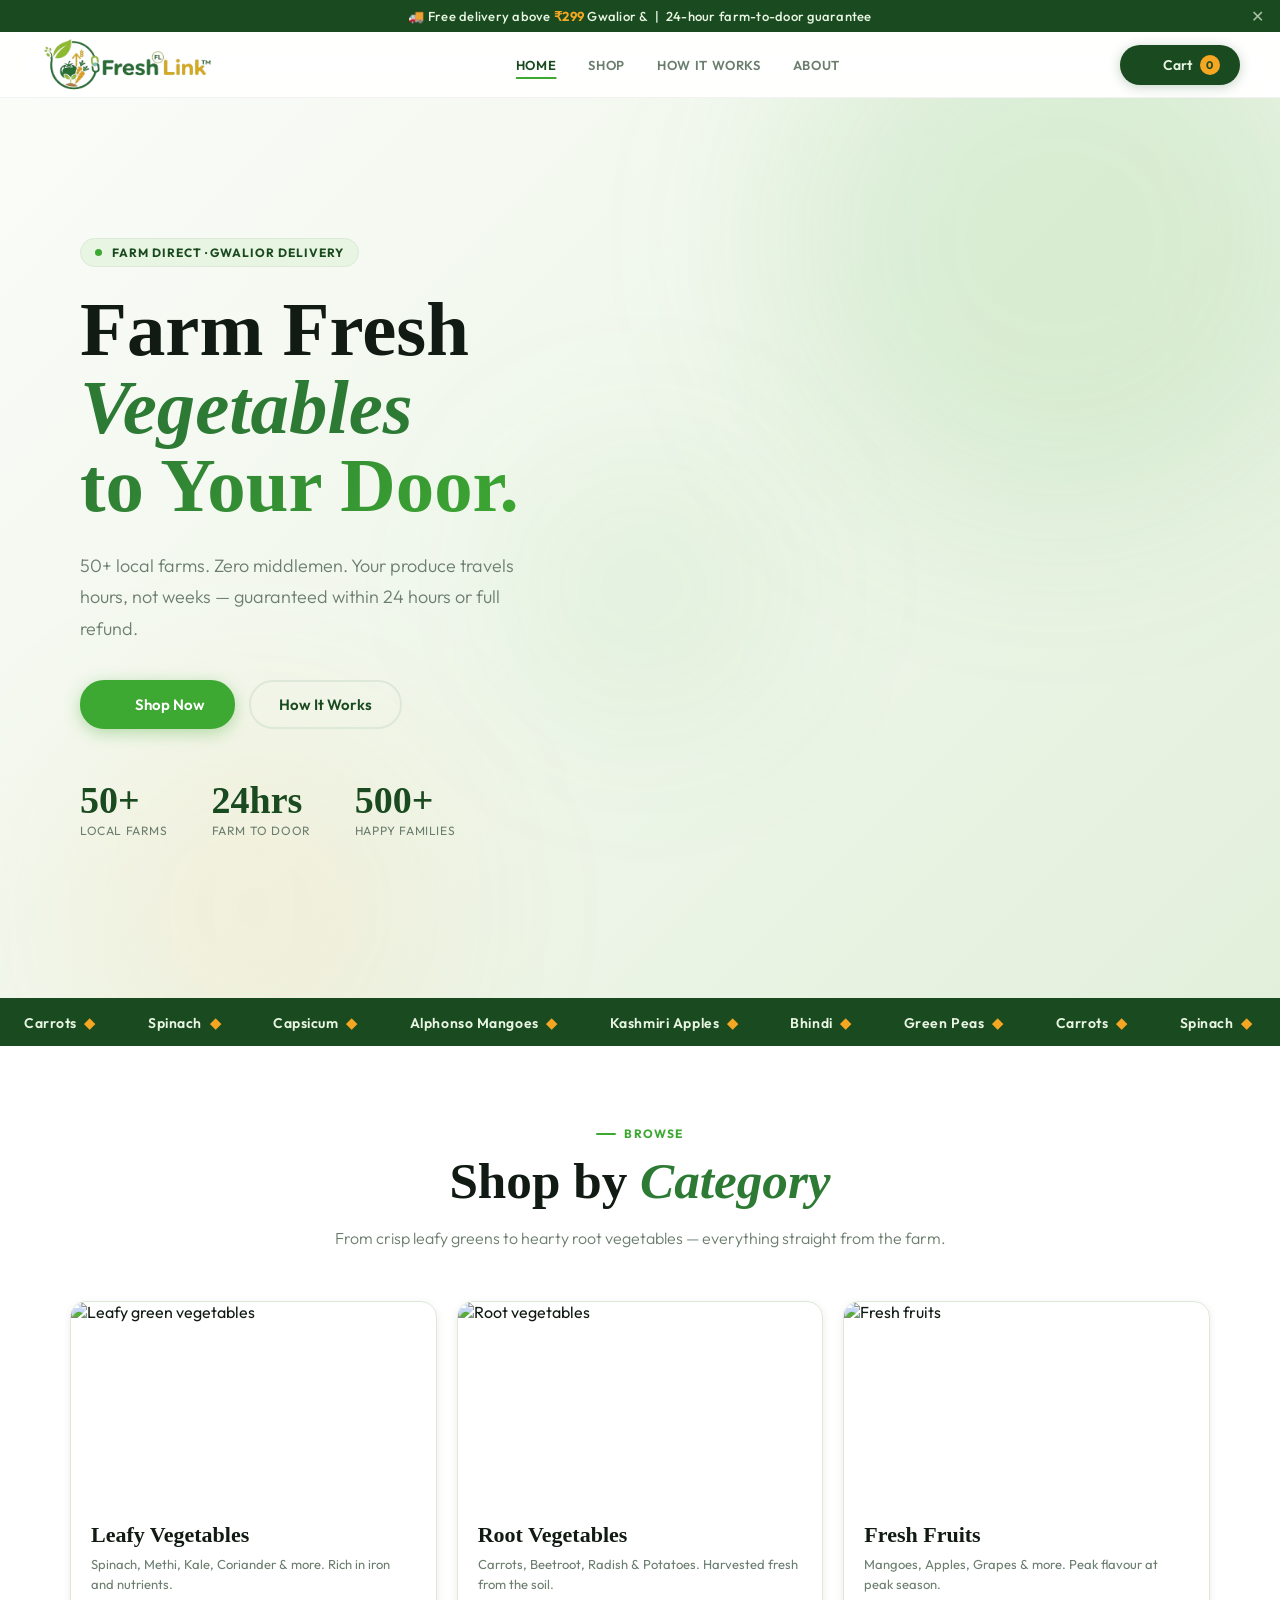
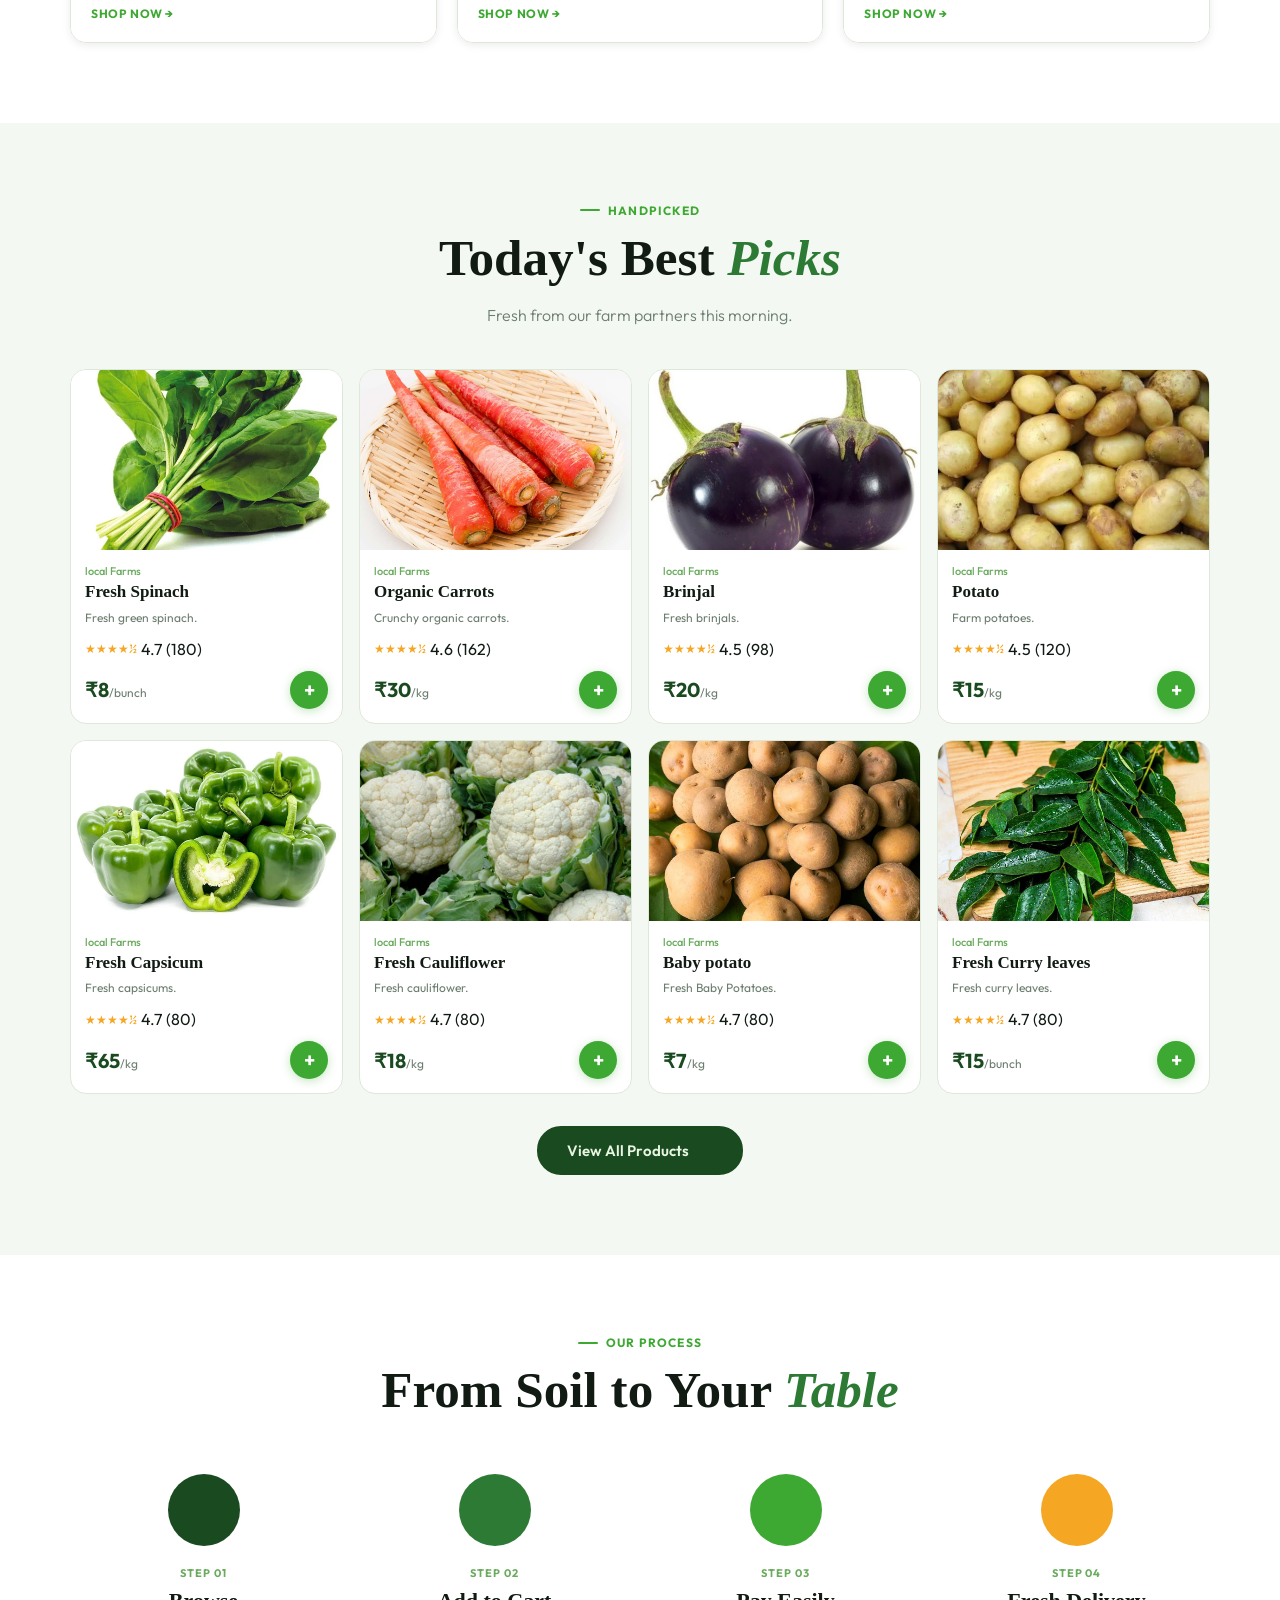
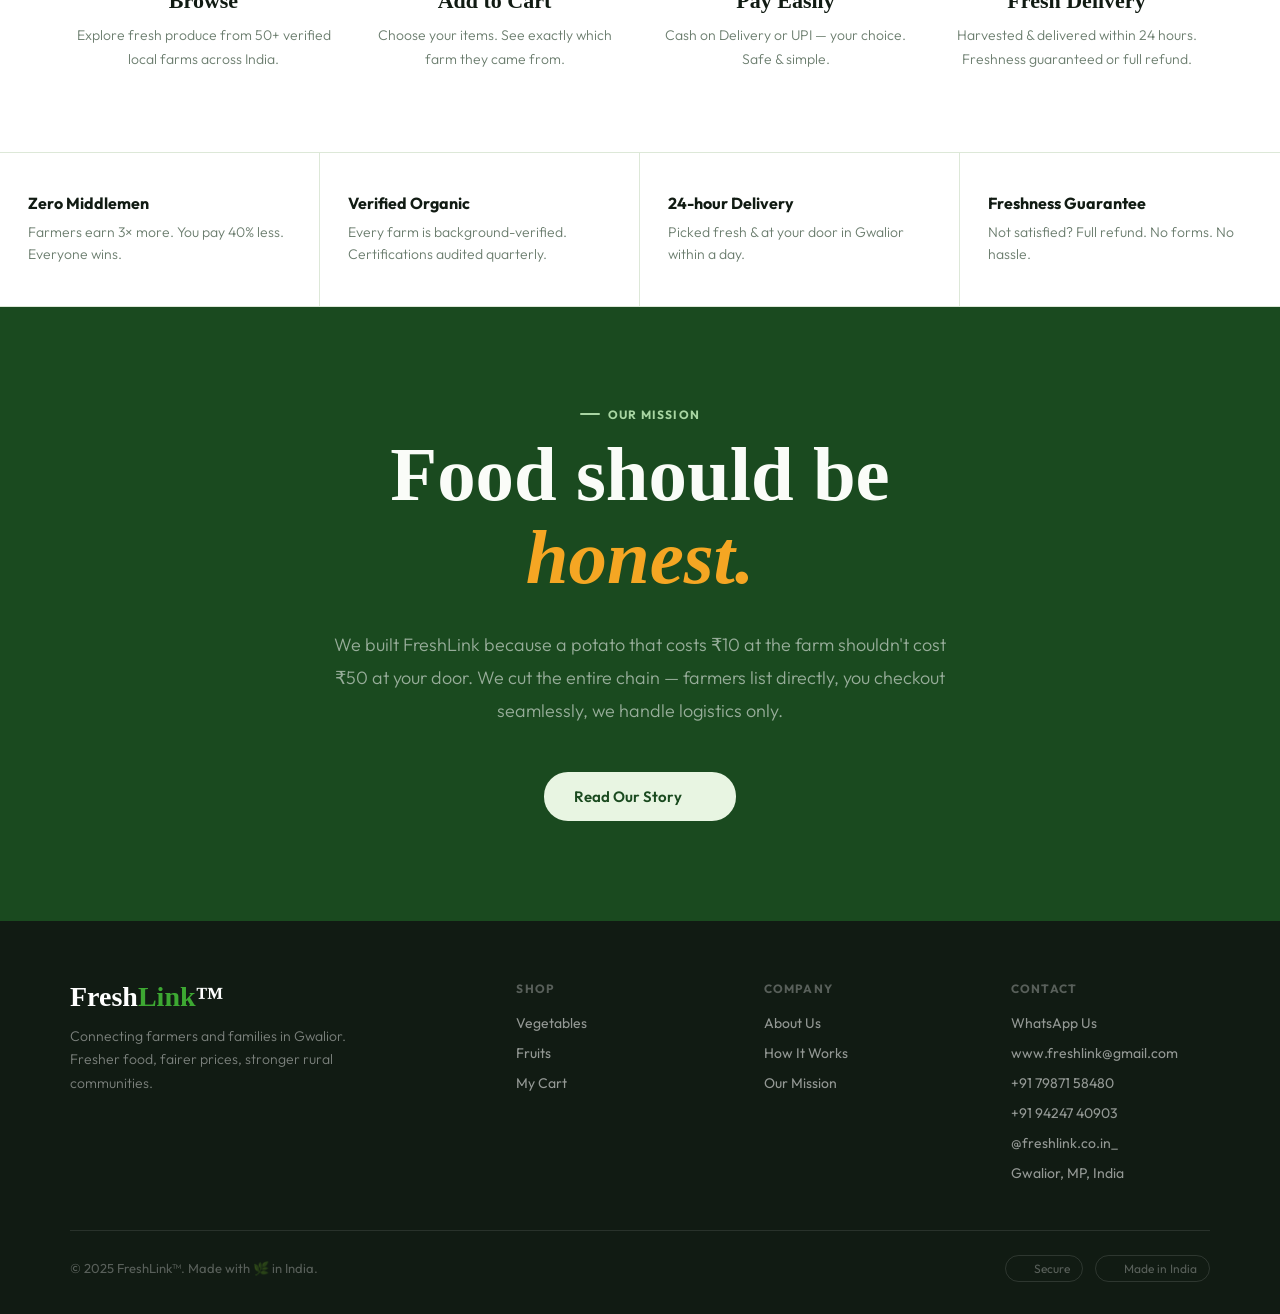
==== commit e6a7e5b9: "done" ====
--- a/public/index.html
+++ b/public/index.html
@@ -21,10 +21,10 @@
       src="https://unpkg.com/lucide@0.383.0/dist/umd/lucide.min.js"
       defer
     ></script>
-    <script src="js/config.js"></script>
-    <script src="js/cart.js"></script>
-    <script src="js/shop.js"></script>
-    <script src="js/ui.js" defer></script>
+    <script src="js/config.js?v=2"></script>
+    <script src="js/cart.js?v=2"></script>
+    <script src="js/shop.js?v=2"></script>
+    <script src="js/ui.js?v=2" defer></script>
   </head>
   <body>
     <div id="prog" aria-hidden="true"></div>
@@ -144,28 +144,13 @@
         </div>
 
         <div class="hero-right" aria-hidden="true">
-          <div class="hero-card">
-            <img
-              src="https://imgs.search.brave.com/DucfXcHZhvcR4LcFV9sKRqLPZxMpBR7m0zYIzswGk3Q/rs:fit:860:0:0:0/g:ce/aHR0cHM6Ly9tLm1l/ZGlhLWFtYXpvbi5j/b20vaW1hZ2VzL0kv/NDE0a2hmaC04Qkwu/anBn"
-              alt="Fresh organic tomatoes"
-              loading="eager"
-            />
-            <div class="hero-card-body">
-              <div class="hero-card-name">Desi Tomatoes</div>
-              <div class="hero-card-farm">local Farms,</div>
-              <div class="hero-card-price">₹45/kg</div>
-            </div>
-          </div>
-        </div>
-      </section>
-
-      <!-- Ticker -->
-      <div class="ticker" aria-hidden="true">
+        </div>
+        </section>
+
+        <!-- Ticker -->
+        <div class="ticker" aria-hidden="true">
         <div class="ticker-inner">
           <span class="ticker-item"
-            >Tomatoes <span class="ticker-sep">◆</span></span
-          >
-          <span class="ticker-item"
             >Carrots <span class="ticker-sep">◆</span></span
           >
           <span class="ticker-item"
@@ -185,9 +170,6 @@
           >
           <span class="ticker-item"
             >Green Peas <span class="ticker-sep">◆</span></span
-          >
-          <span class="ticker-item"
-            >Tomatoes <span class="ticker-sep">◆</span></span
           >
           <span class="ticker-item"
             >Carrots <span class="ticker-sep">◆</span></span
@@ -442,7 +424,7 @@
           </div>
           <h2 class="mission-h2">Food should be<br /><em>honest.</em></h2>
           <p class="mission-sub">
-            We built FreshLink because a tomato that costs ₹10 at the farm
+            We built FreshLink because a potato that costs ₹10 at the farm
             shouldn't cost ₹50 at your door. We cut the entire chain — farmers
             list directly, you checkout seamlessly, we handle logistics only.
           </p>
--- a/public/css/main.css
+++ b/public/css/main.css
@@ -691,13 +691,22 @@
 }
 .order-summary-items { max-height: 280px; overflow-y: auto; margin-bottom: 16px; }
 .order-item-row {
-  display: flex; align-items: center; gap: 10px;
+  display: grid;
+  grid-template-columns: 46px 1fr auto auto;
+  align-items: center; gap: 10px;
   padding: 10px 0; border-bottom: 1px solid var(--linen);
 }
 .order-item-row:last-child { border-bottom: none; }
 .order-item-img { width: 46px; height: 46px; border-radius: var(--r8); object-fit: cover; flex-shrink: 0; }
-.order-item-name { flex: 1; font-size: 13px; font-weight: 500; }
+.order-item-name { font-size: 13px; font-weight: 500; color: var(--ink); }
 .order-item-price { font-size: 13px; font-weight: 700; color: var(--forest); }
+.remove-item-btn {
+  background: transparent; border: none; color: var(--mist);
+  cursor: pointer; padding: 6px; border-radius: 50%;
+  display: flex; align-items: center; justify-content: center;
+  transition: all .2s;
+}
+.remove-item-btn:hover { background: #fee; color: #e55; }
 
 /* ── Receipt Modal ── */
 .receipt-overlay {
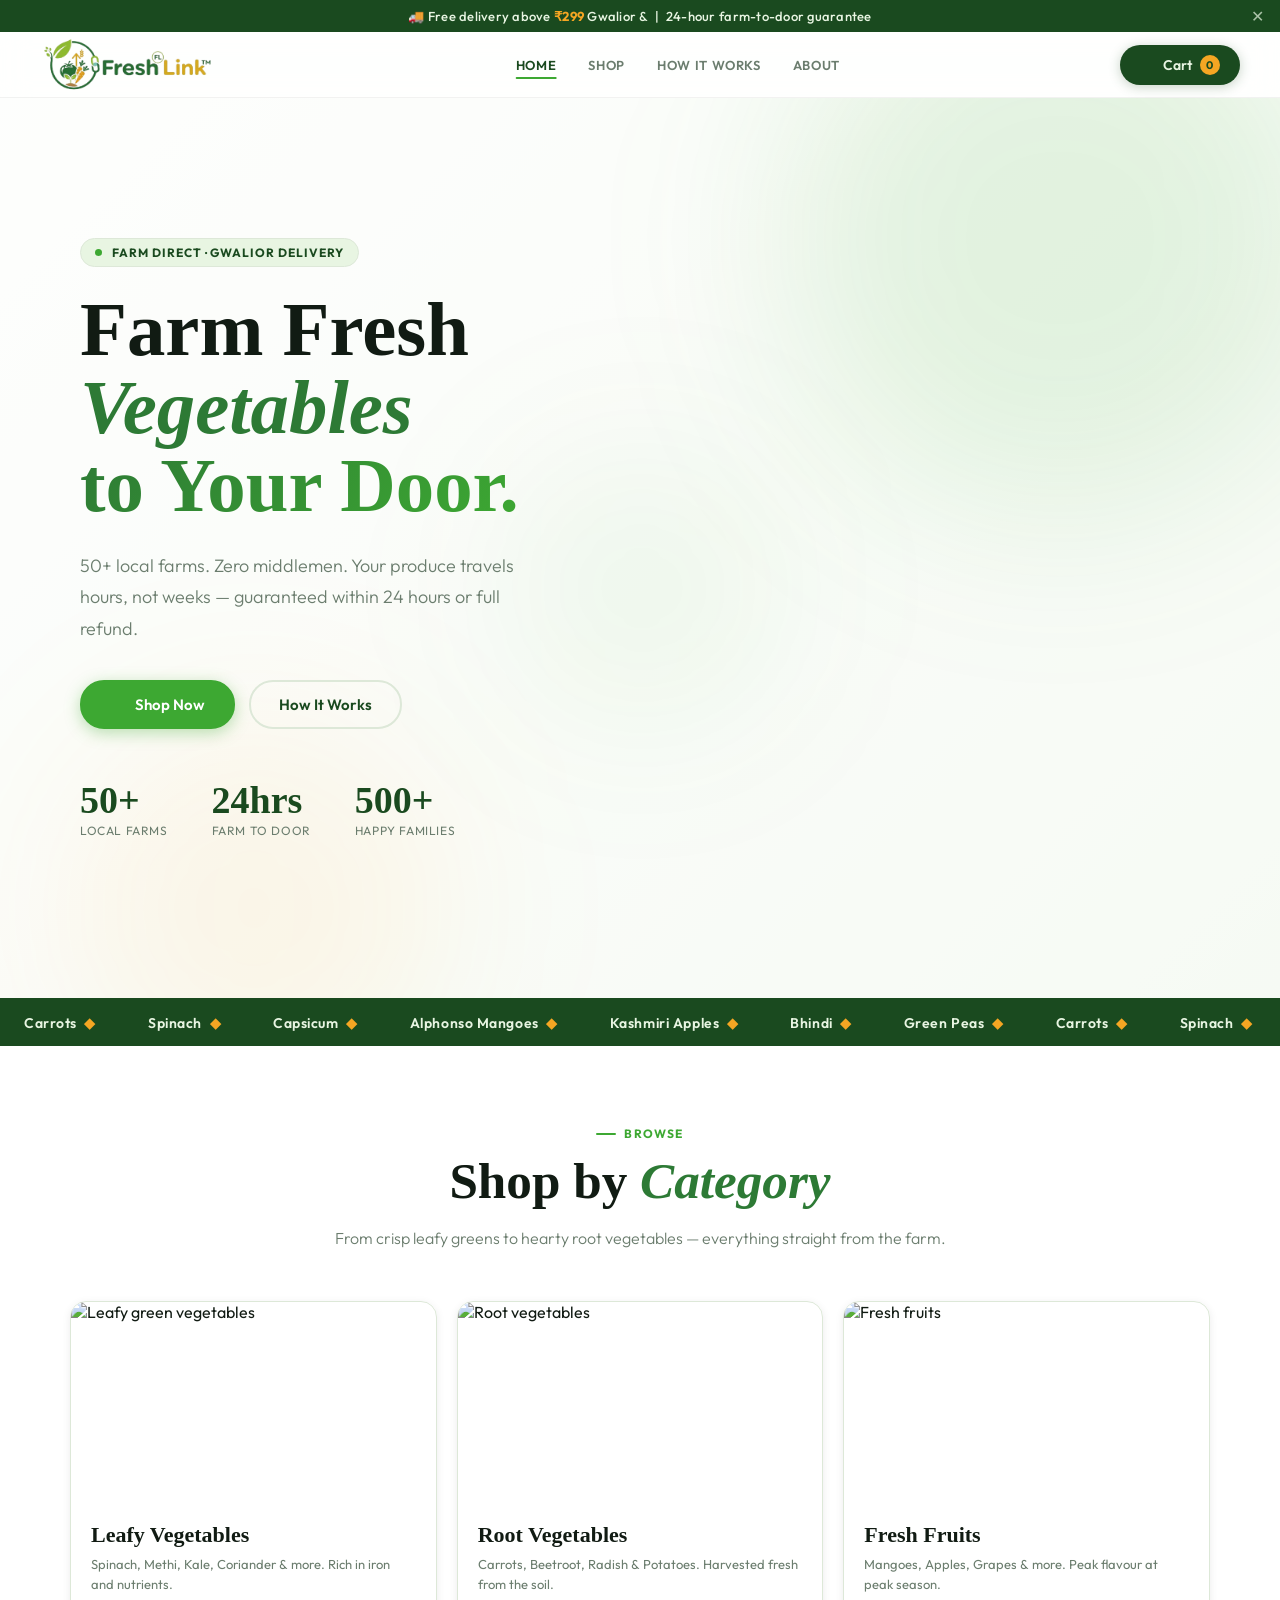
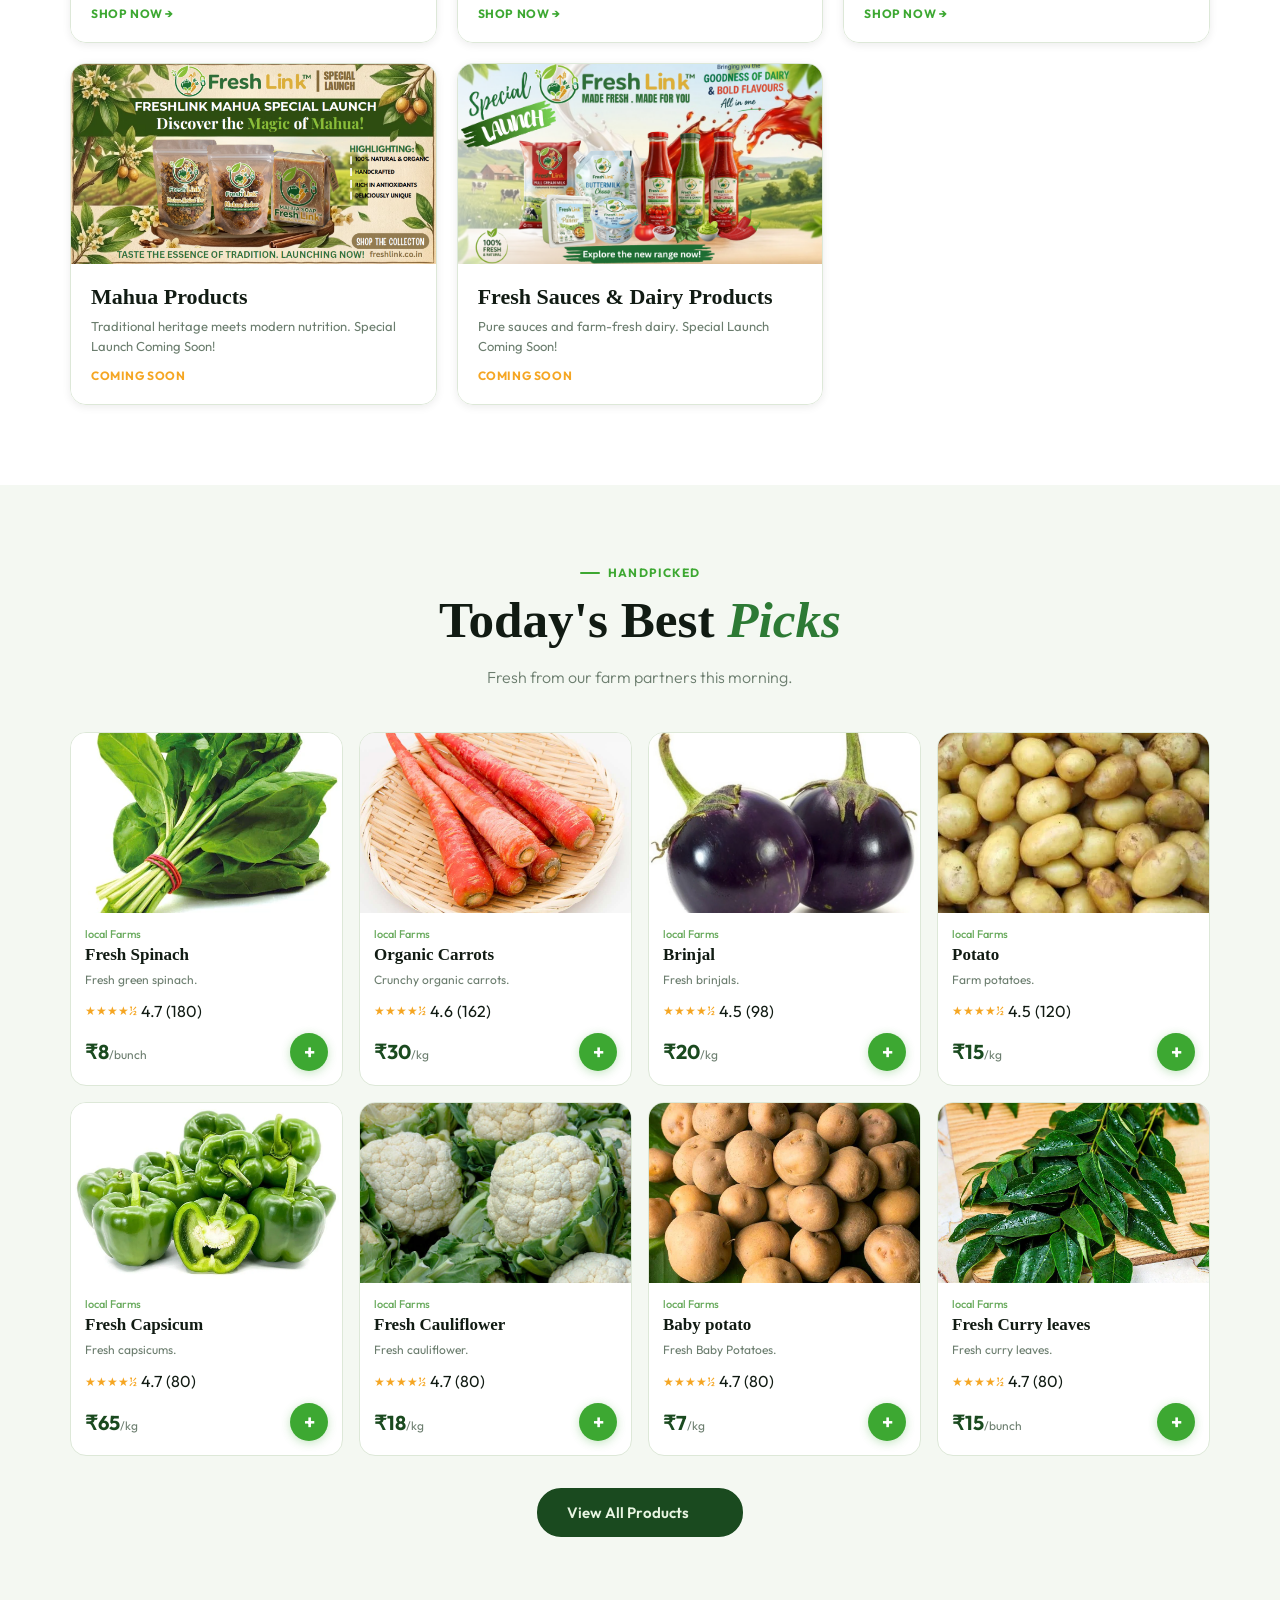
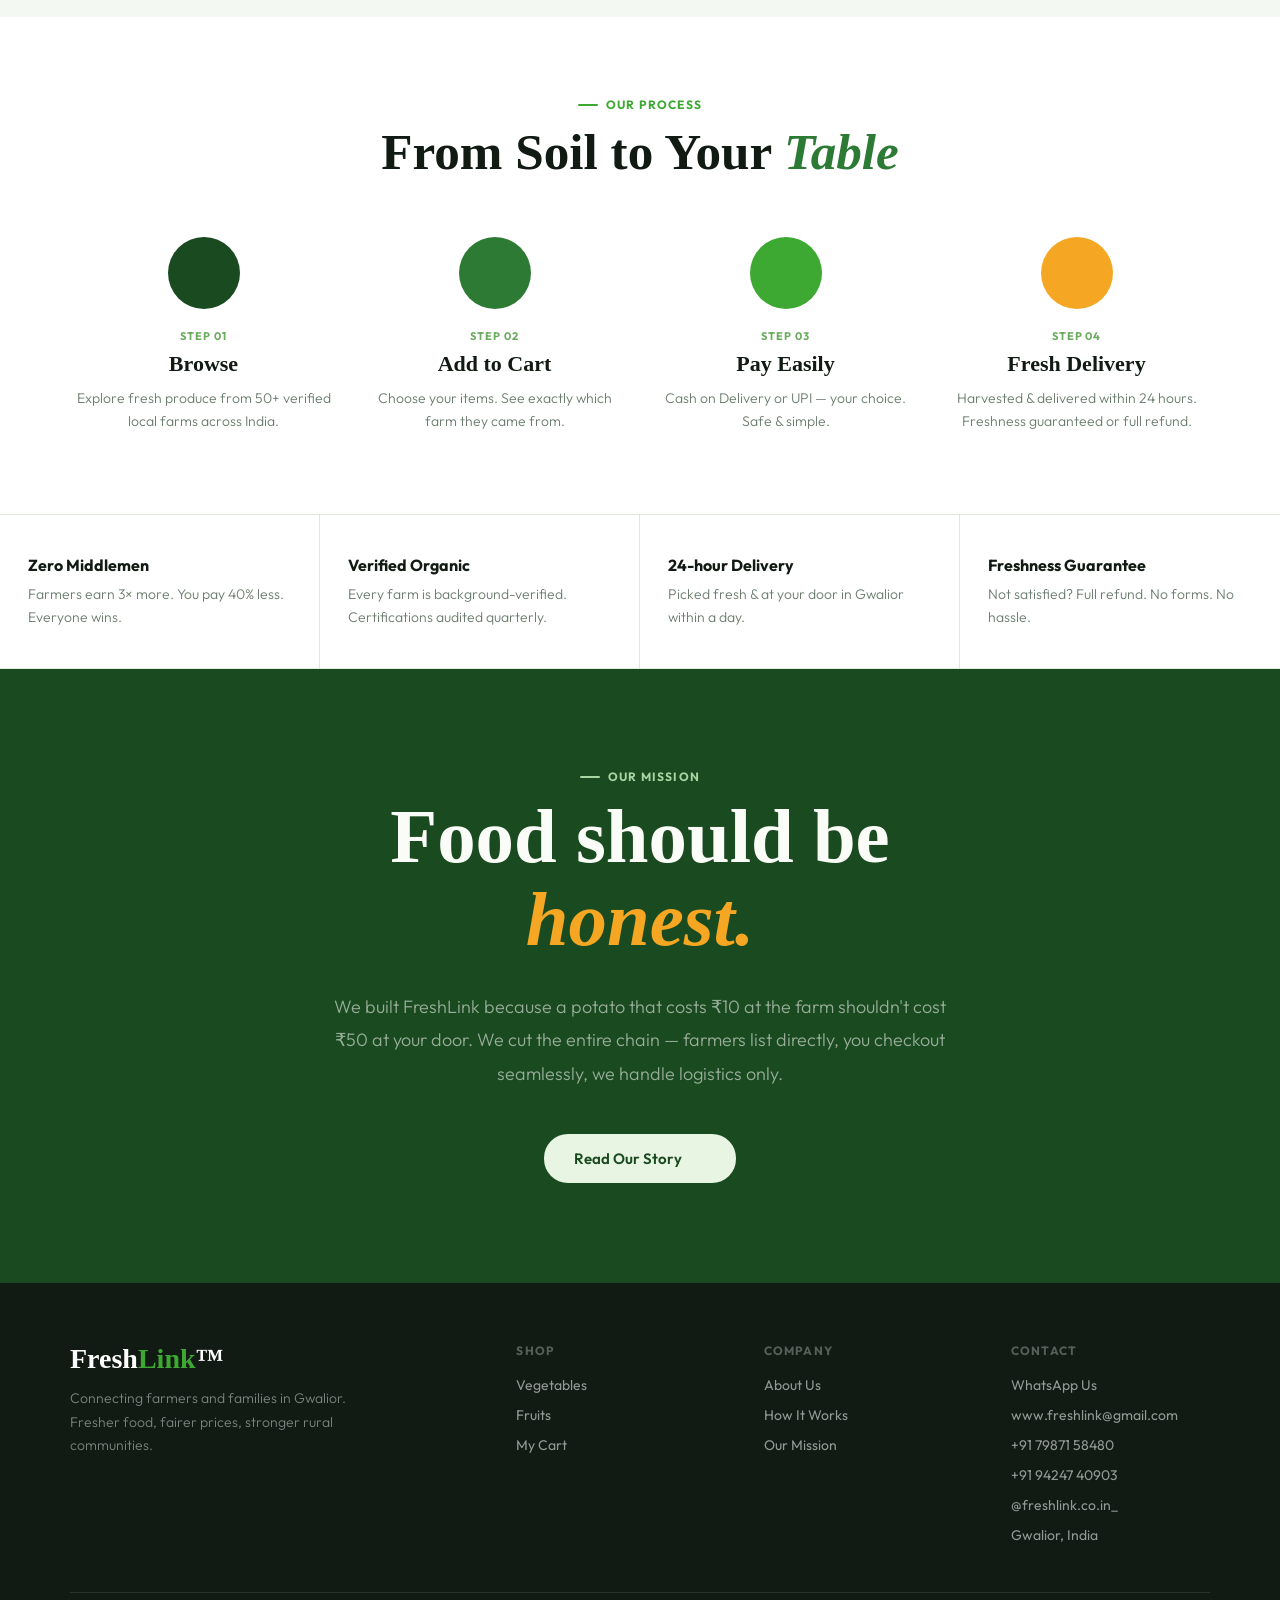
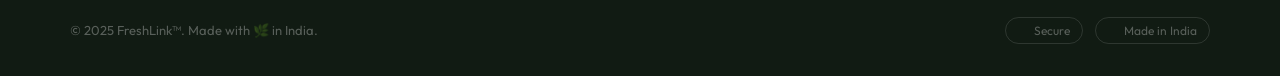
==== commit fe70123e: "done" ====
--- a/public/index.html
+++ b/public/index.html
@@ -98,6 +98,13 @@
     <main>
       <!-- Hero -->
       <section class="hero" id="hero" aria-label="Hero">
+        <div class="hero-slideshow">
+          <div class="hero-slide" style="background-image: url('assets/images/banner-1.png')"></div>
+          <div class="hero-slide" style="background-image: url('assets/images/banner-2.png')"></div>
+          <div class="hero-slide" style="background-image: url('assets/images/banner-3.png')"></div>
+          <div class="hero-slide" style="background-image: url('assets/images/banner-4.png')"></div>
+          <div class="hero-overlay"></div>
+        </div>
         <div class="hero-bg-blob blob1"></div>
         <div class="hero-bg-blob blob2"></div>
         <div class="hero-bg-blob blob3"></div>
@@ -275,6 +282,50 @@
                   Mangoes, Apples, Grapes & more. Peak flavour at peak season.
                 </p>
                 <span class="category-tag">Shop Now →</span>
+              </div>
+            </a>
+            <a
+              href="#"
+              class="category-card reveal"
+              aria-label="Mahua Products Special Launch"
+              style="cursor: default"
+            >
+              <img
+                src="assets/images/mahu-1.png"
+                alt="Mahua Products"
+                width="600"
+                height="200"
+                loading="lazy"
+                decoding="async"
+              />
+              <div class="category-card-body">
+                <div class="category-card-title">Mahua Products</div>
+                <p class="category-card-sub">
+                  Traditional heritage meets modern nutrition. Special Launch Coming Soon!
+                </p>
+                <span class="category-tag" style="color: var(--amber)">Coming Soon</span>
+              </div>
+            </a>
+            <a
+              href="#"
+              class="category-card reveal reveal-d1"
+              aria-label="Fresh Sauces and Dairy Products Special Launch"
+              style="cursor: default"
+            >
+              <img
+                src="assets/images/sauces-1.png"
+                alt="Fresh Sauces and Dairy Products"
+                width="600"
+                height="200"
+                loading="lazy"
+                decoding="async"
+              />
+              <div class="category-card-body">
+                <div class="category-card-title">Fresh Sauces &amp; Dairy Products</div>
+                <p class="category-card-sub">
+                  Pure sauces and farm-fresh dairy. Special Launch Coming Soon!
+                </p>
+                <span class="category-tag" style="color: var(--amber)">Coming Soon</span>
               </div>
             </a>
           </div>
@@ -494,7 +545,7 @@
                 @freshlink.co.in_</a
               >
             </li>
-            <li><a href="#">Gwalior, MP, India</a></li>
+            <li><a href="#">Gwalior, India</a></li>
           </ul>
         </div>
       </div>
--- a/public/css/main.css
+++ b/public/css/main.css
@@ -308,15 +308,42 @@
   gap: 60px; position: relative; overflow: hidden;
   background: linear-gradient(135deg, var(--ivory) 0%, #edf5e8 60%, #e2f0db 100%);
 }
+.hero-slideshow {
+  position: absolute; top: 0; left: 0; width: 100%; height: 100%;
+  z-index: 0;
+}
+.hero-slide {
+  position: absolute; top: 0; left: 0; width: 100%; height: 100%;
+  background-size: cover; background-position: center;
+  opacity: 0; animation: slideFade 20s linear infinite;
+}
+.hero-slide:nth-child(1) { animation-delay: 0s; }
+.hero-slide:nth-child(2) { animation-delay: 5s; }
+.hero-slide:nth-child(3) { animation-delay: 10s; }
+.hero-slide:nth-child(4) { animation-delay: 15s; }
+
+.hero-overlay {
+  position: absolute; top: 0; left: 0; width: 100%; height: 100%;
+  background: rgba(255, 255, 255, 0.7); z-index: 1;
+}
+
+@keyframes slideFade {
+  0% { opacity: 0; }
+  5% { opacity: 1; }
+  25% { opacity: 1; }
+  30% { opacity: 0; }
+  100% { opacity: 0; }
+}
+
 .hero-bg-blob {
   position: absolute; border-radius: 50%;
-  filter: blur(90px); pointer-events: none;
+  filter: blur(90px); pointer-events: none; z-index: 2;
 }
 .blob1 { width: 560px; height: 560px; background: rgba(61,168,50,.12); top:-140px; right:-60px; }
 .blob2 { width: 380px; height: 380px; background: rgba(245,166,35,.08); bottom:-100px; left:5%; }
 .blob3 { width: 260px; height: 260px; background: rgba(61,168,50,.07); top:40%; left:40%; }
 
-.hero-left { flex: 1; max-width: 580px; position: relative; z-index: 1; }
+.hero-left { flex: 1; max-width: 580px; position: relative; z-index: 10; }
 .hero-kicker {
   display: inline-flex; align-items: center; gap: 10px;
   background: var(--lime); border: 1px solid var(--linen);
@@ -390,7 +417,7 @@
 /* ── Category Cards ── */
 .categories-grid {
   display: grid;
-  grid-template-columns: repeat(3, 1fr);
+  grid-template-columns: repeat(auto-fit, minmax(320px, 1fr));
   gap: 20px; margin-top: 48px;
 }
 .category-card {
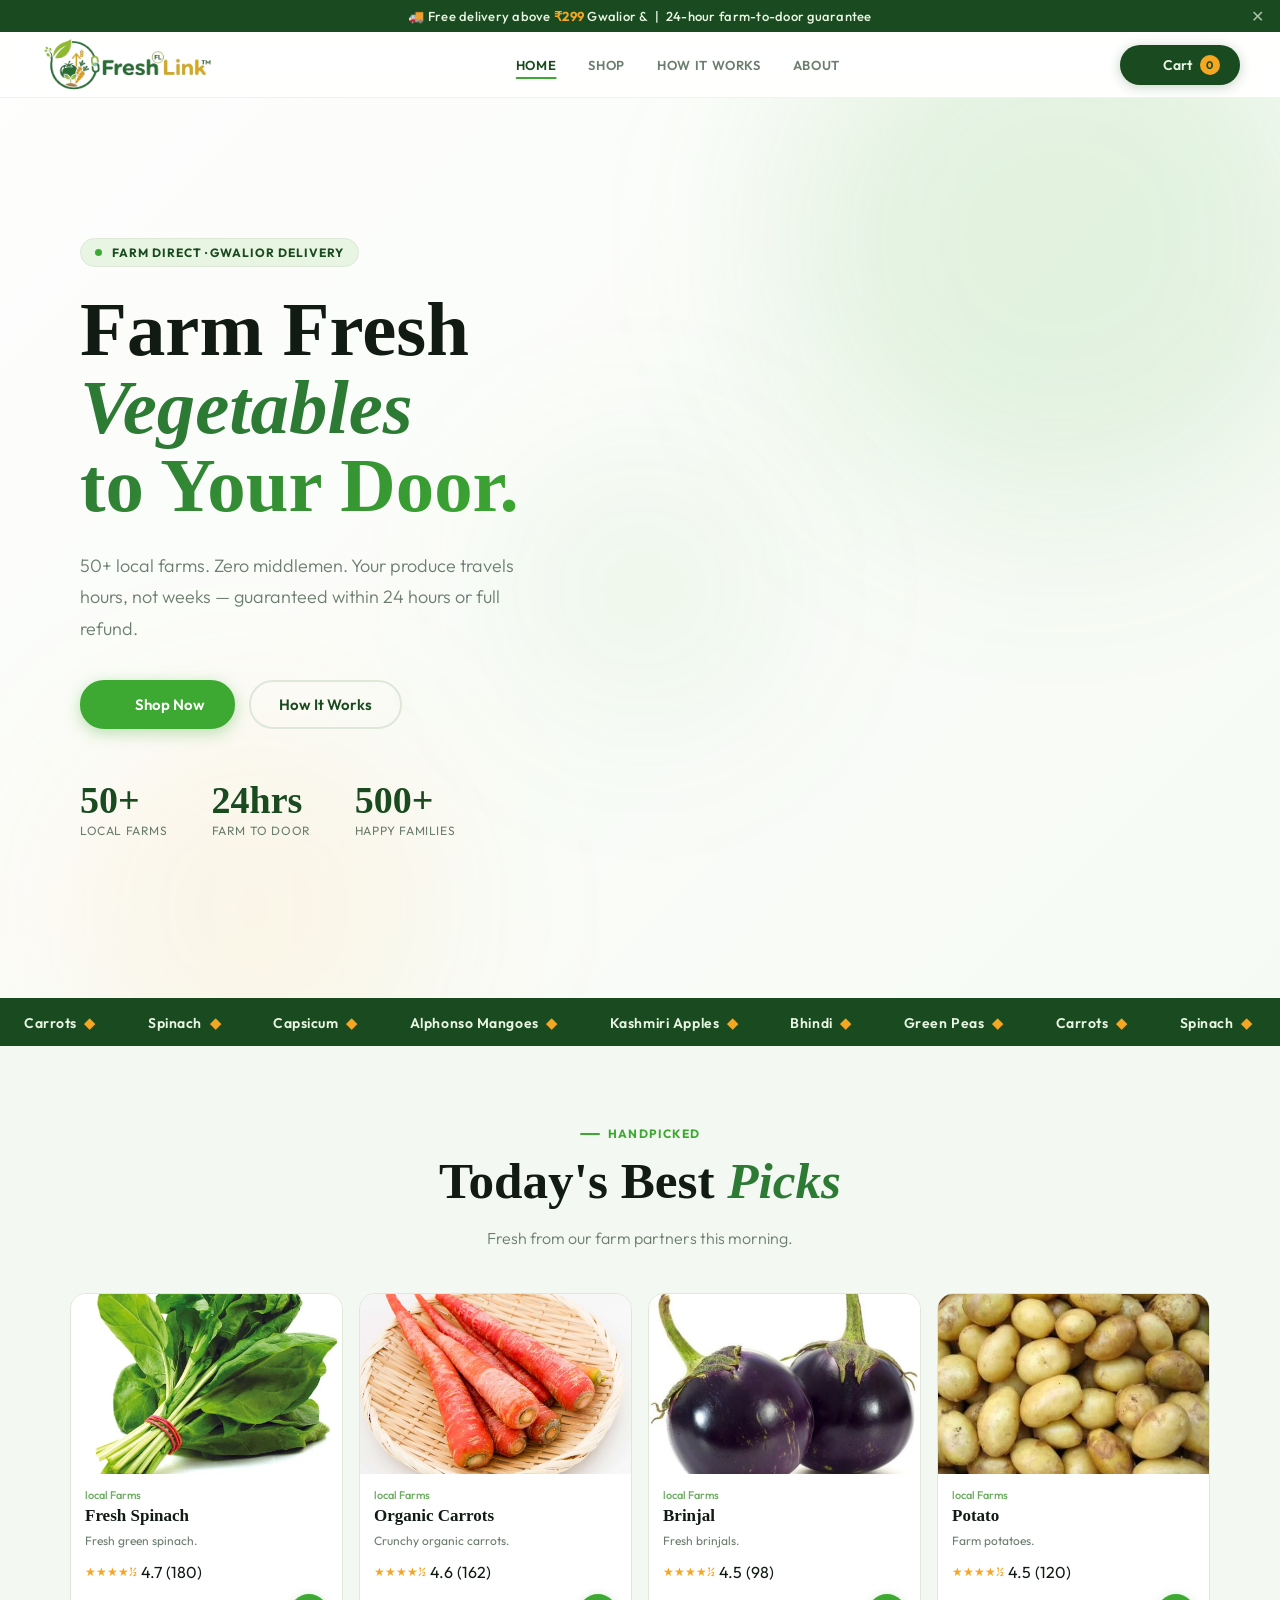
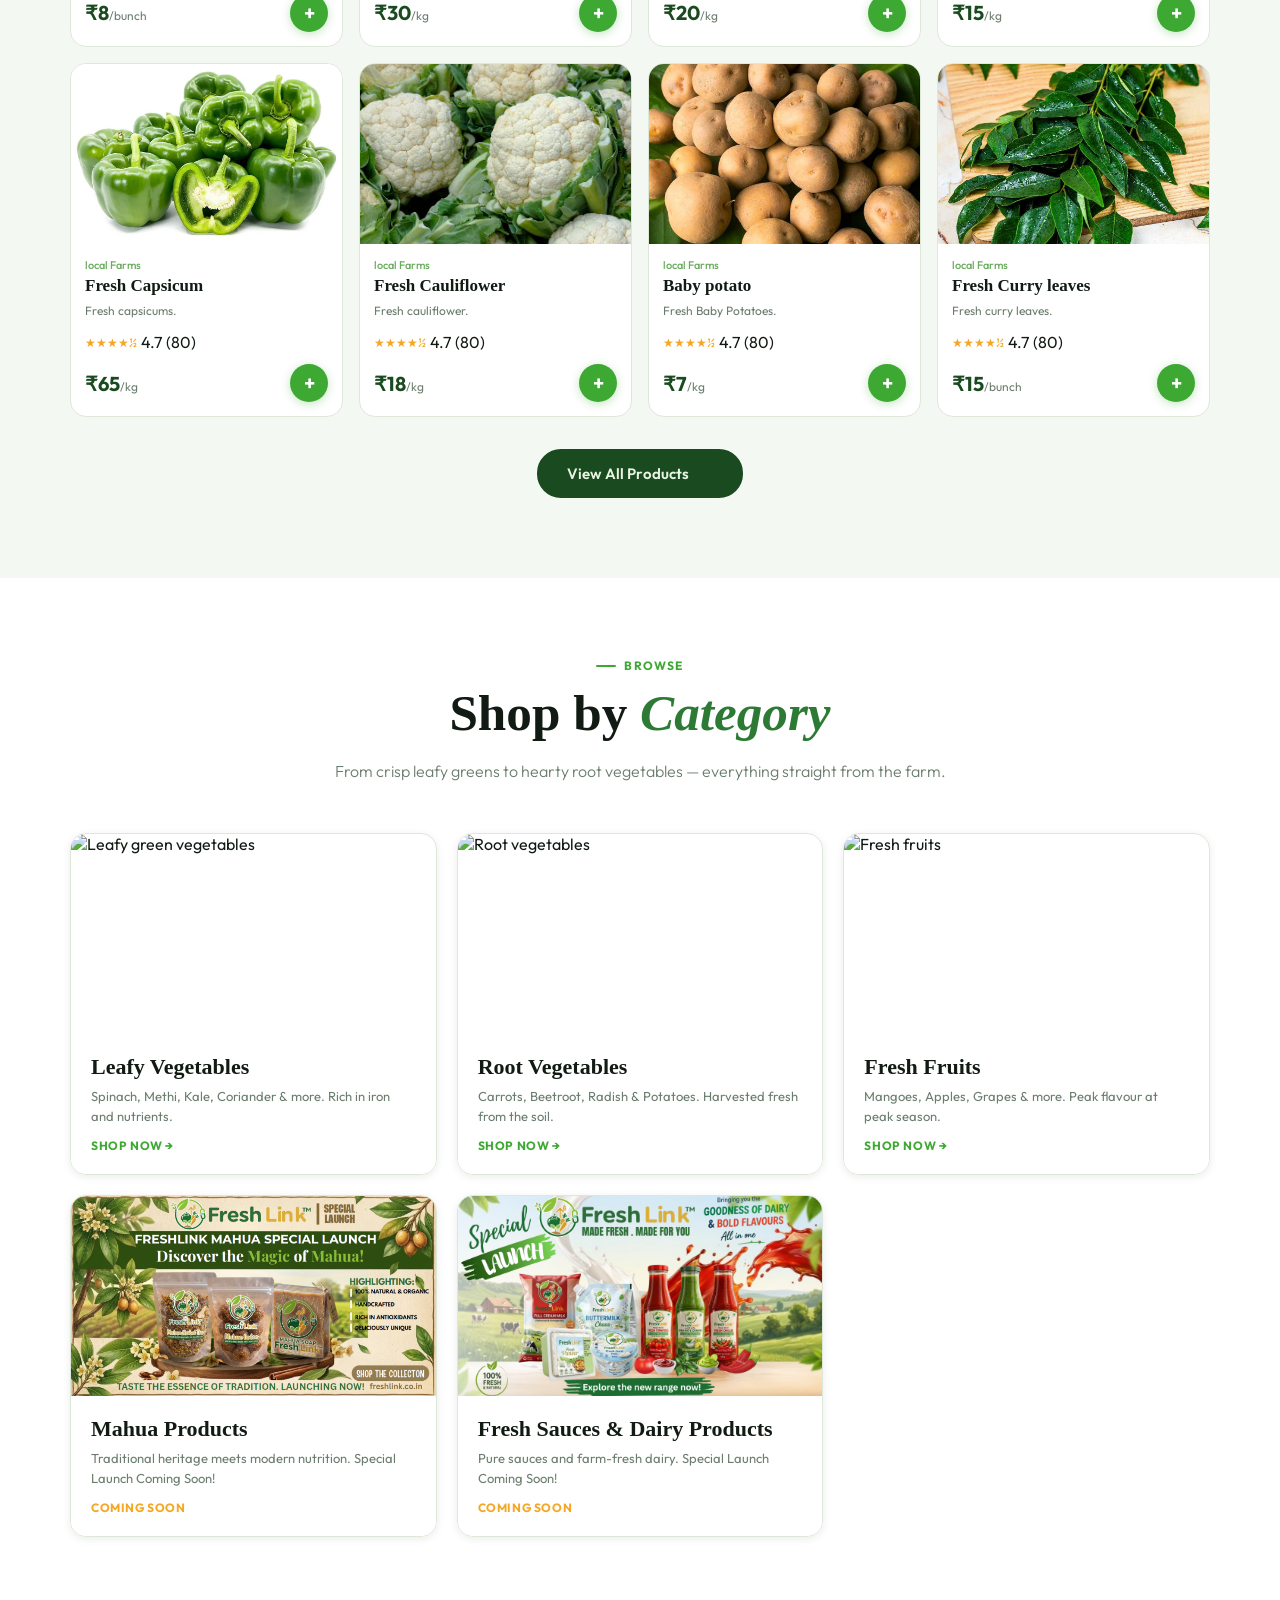
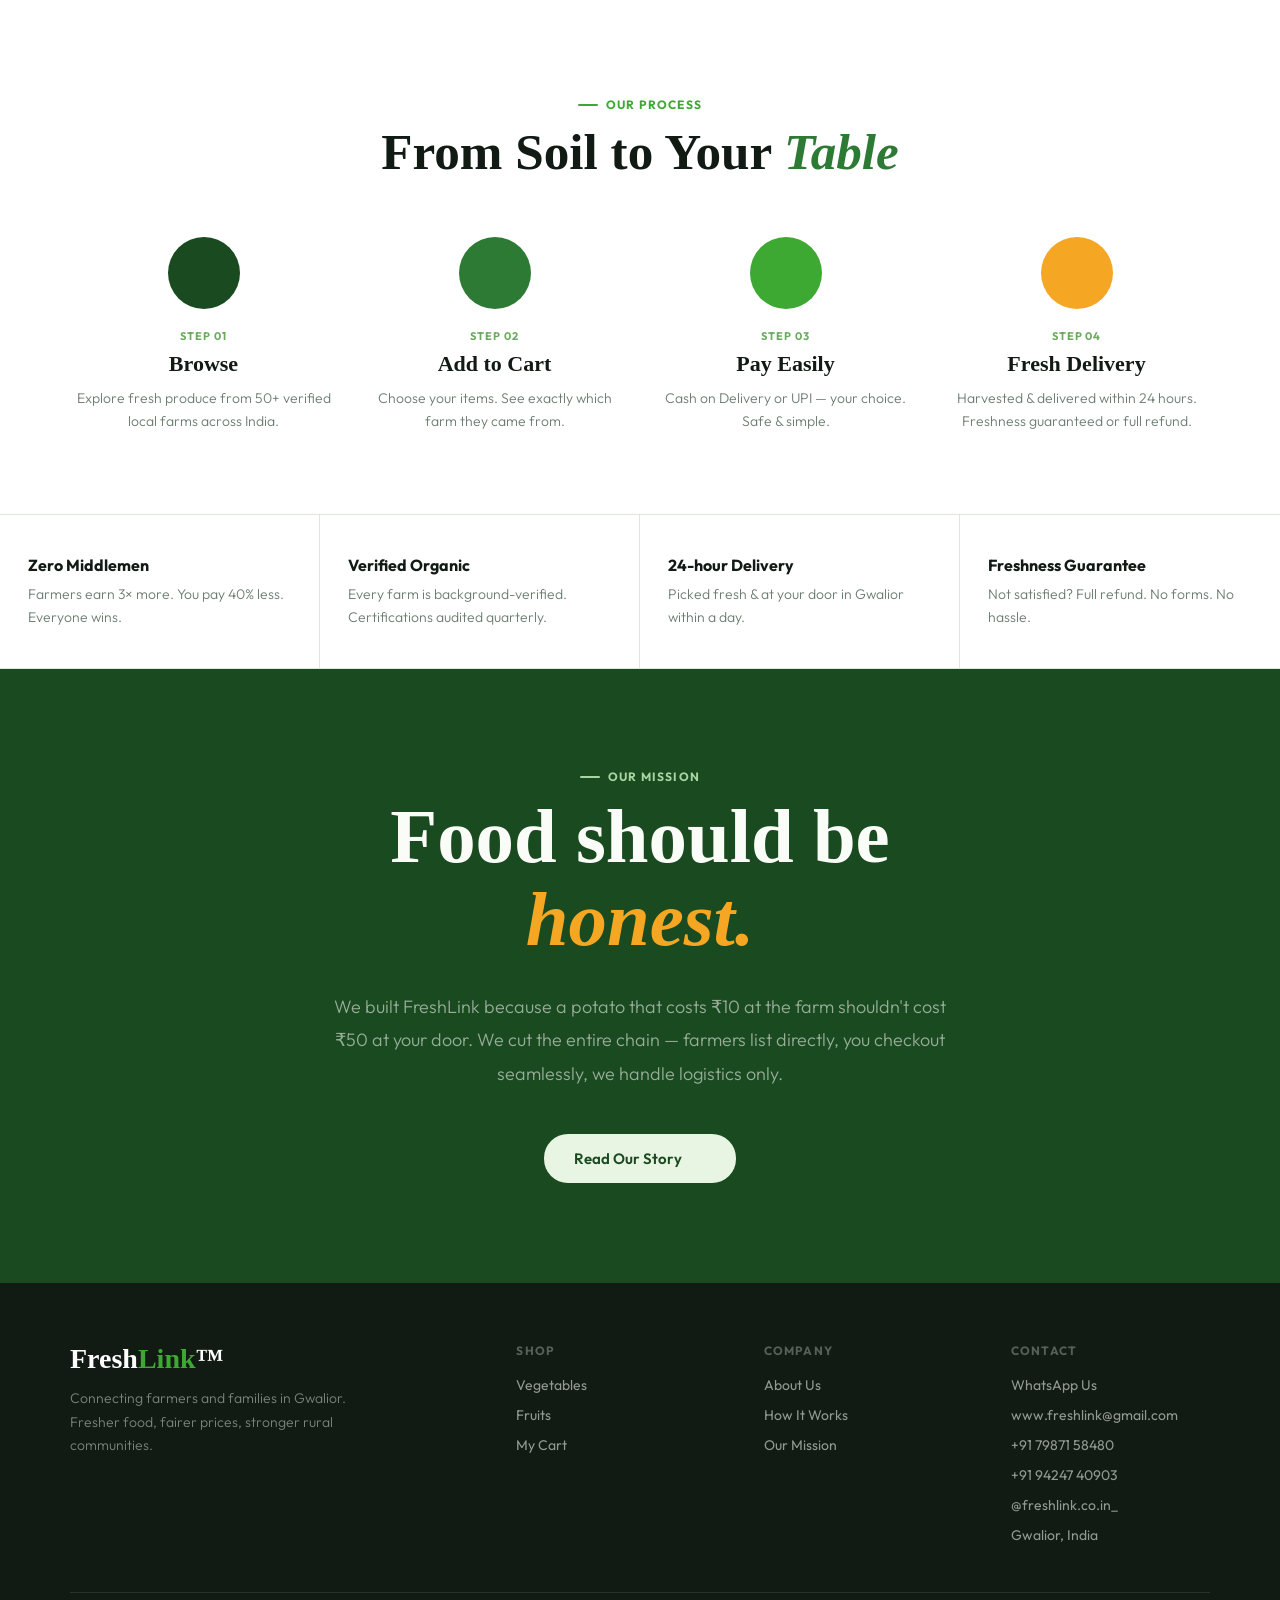
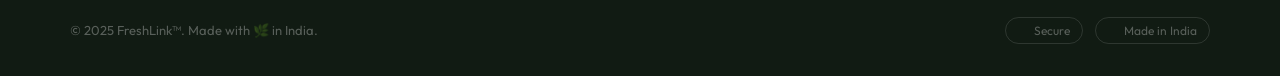
==== commit 704a9c10: "feat: add featured products section to showcase today's best picks" ====
--- a/public/index.html
+++ b/public/index.html
@@ -21,9 +21,10 @@
       src="https://unpkg.com/lucide@0.383.0/dist/umd/lucide.min.js"
       defer
     ></script>
+    <script src="https://cdn.jsdelivr.net/npm/@supabase/supabase-js@2"></script>
     <script src="js/config.js?v=2"></script>
     <script src="js/cart.js?v=2"></script>
-    <script src="js/shop.js?v=2"></script>
+    <script src="js/shop.js?v=3"></script>
     <script src="js/ui.js?v=2" defer></script>
   </head>
   <body>
@@ -41,13 +42,12 @@
 
     <!-- Navbar -->
     <header>
-      <nav
-        id="nav"
-        role="navigation"
-        aria-label="Main navigation"
-      >
+      <nav id="nav" role="navigation" aria-label="Main navigation">
         <div class="nav-logo">
-          <a href="index.html" style="display: flex; align-items: center; gap: 8px">
+          <a
+            href="index.html"
+            style="display: flex; align-items: center; gap: 8px"
+          >
             <img
               src="assets/images/logo.png"
               alt="FreshLink Logo"
@@ -74,7 +74,8 @@
                 data-lucide="shopping-bag"
                 style="width: 15px; height: 15px"
               ></i>
-              <span class="cart-text">Cart</span> <span class="cart-badge" id="cartBadge">0</span>
+              <span class="cart-text">Cart</span>
+              <span class="cart-badge" id="cartBadge">0</span>
             </button>
           </a>
           <button class="ham-btn" id="hamBtn" aria-label="Toggle menu">
@@ -99,10 +100,30 @@
       <!-- Hero -->
       <section class="hero" id="hero" aria-label="Hero">
         <div class="hero-slideshow">
-          <div class="hero-slide" style="background-image: url('assets/images/banner-1.png')"></div>
-          <div class="hero-slide" style="background-image: url('assets/images/banner-2.png')"></div>
-          <div class="hero-slide" style="background-image: url('assets/images/banner-3.png')"></div>
-          <div class="hero-slide" style="background-image: url('assets/images/banner-4.png')"></div>
+          <div
+            class="hero-slide"
+            style="
+              background-image: url(&quot;assets/images/banner-1.png&quot;);
+            "
+          ></div>
+          <div
+            class="hero-slide"
+            style="
+              background-image: url(&quot;assets/images/banner-2.png&quot;);
+            "
+          ></div>
+          <div
+            class="hero-slide"
+            style="
+              background-image: url(&quot;assets/images/banner-3.png&quot;);
+            "
+          ></div>
+          <div
+            class="hero-slide"
+            style="
+              background-image: url(&quot;assets/images/banner-4.png&quot;);
+            "
+          ></div>
           <div class="hero-overlay"></div>
         </div>
         <div class="hero-bg-blob blob1"></div>
@@ -150,12 +171,11 @@
           </div>
         </div>
 
-        <div class="hero-right" aria-hidden="true">
-        </div>
-        </section>
-
-        <!-- Ticker -->
-        <div class="ticker" aria-hidden="true">
+        <div class="hero-right" aria-hidden="true"></div>
+      </section>
+
+      <!-- Ticker -->
+      <div class="ticker" aria-hidden="true">
         <div class="ticker-inner">
           <span class="ticker-item"
             >Carrots <span class="ticker-sep">◆</span></span
@@ -201,6 +221,33 @@
           >
         </div>
       </div>
+
+      <!-- Featured Products -->
+      <section
+        class="section"
+        id="featured"
+        style="background: var(--cream)"
+        aria-label="Featured products"
+      >
+        <div class="inner">
+          <div class="text-center" style="margin-bottom: 40px">
+            <div class="sec-kicker" style="justify-content: center">
+              Handpicked
+            </div>
+            <h2 class="sec-title">Today's Best <em>Picks</em></h2>
+            <p class="sec-sub">Fresh from our farm partners this morning.</p>
+          </div>
+          <div class="prod-grid" id="featuredGrid"></div>
+          <div class="text-center mt-8">
+            <a href="shop.html" style="text-decoration: none">
+              <button class="btn btn-dark">
+                View All Products
+                <i data-lucide="arrow-right" style="width: 16px"></i>
+              </button>
+            </a>
+          </div>
+        </div>
+      </section>
 
       <!-- Categories -->
       <section
@@ -220,7 +267,7 @@
           </div>
           <div class="categories-grid">
             <a
-              href="shop.html"
+              href="shop.html?cat=leafy"
               class="category-card reveal"
               aria-label="Shop Leafy Vegetables"
             >
@@ -242,7 +289,7 @@
               </div>
             </a>
             <a
-              href="shop.html"
+              href="shop.html?cat=root"
               class="category-card reveal reveal-d1"
               aria-label="Shop Root Vegetables"
             >
@@ -264,7 +311,7 @@
               </div>
             </a>
             <a
-              href="shop.html"
+              href="shop.html?cat=fruit"
               class="category-card reveal reveal-d2"
               aria-label="Shop Seasonal Fruits"
             >
@@ -301,9 +348,12 @@
               <div class="category-card-body">
                 <div class="category-card-title">Mahua Products</div>
                 <p class="category-card-sub">
-                  Traditional heritage meets modern nutrition. Special Launch Coming Soon!
+                  Traditional heritage meets modern nutrition. Special Launch
+                  Coming Soon!
                 </p>
-                <span class="category-tag" style="color: var(--amber)">Coming Soon</span>
+                <span class="category-tag" style="color: var(--amber)"
+                  >Coming Soon</span
+                >
               </div>
             </a>
             <a
@@ -321,39 +371,16 @@
                 decoding="async"
               />
               <div class="category-card-body">
-                <div class="category-card-title">Fresh Sauces &amp; Dairy Products</div>
+                <div class="category-card-title">
+                  Fresh Sauces &amp; Dairy Products
+                </div>
                 <p class="category-card-sub">
                   Pure sauces and farm-fresh dairy. Special Launch Coming Soon!
                 </p>
-                <span class="category-tag" style="color: var(--amber)">Coming Soon</span>
-              </div>
-            </a>
-          </div>
-        </div>
-      </section>
-
-      <!-- Featured Products -->
-      <section
-        class="section"
-        id="featured"
-        style="background: var(--cream)"
-        aria-label="Featured products"
-      >
-        <div class="inner">
-          <div class="text-center" style="margin-bottom: 40px">
-            <div class="sec-kicker" style="justify-content: center">
-              Handpicked
-            </div>
-            <h2 class="sec-title">Today's Best <em>Picks</em></h2>
-            <p class="sec-sub">Fresh from our farm partners this morning.</p>
-          </div>
-          <div class="prod-grid" id="featuredGrid"></div>
-          <div class="text-center mt-8">
-            <a href="shop.html" style="text-decoration: none">
-              <button class="btn btn-dark">
-                View All Products
-                <i data-lucide="arrow-right" style="width: 16px"></i>
-              </button>
+                <span class="category-tag" style="color: var(--amber)"
+                  >Coming Soon</span
+                >
+              </div>
             </a>
           </div>
         </div>
